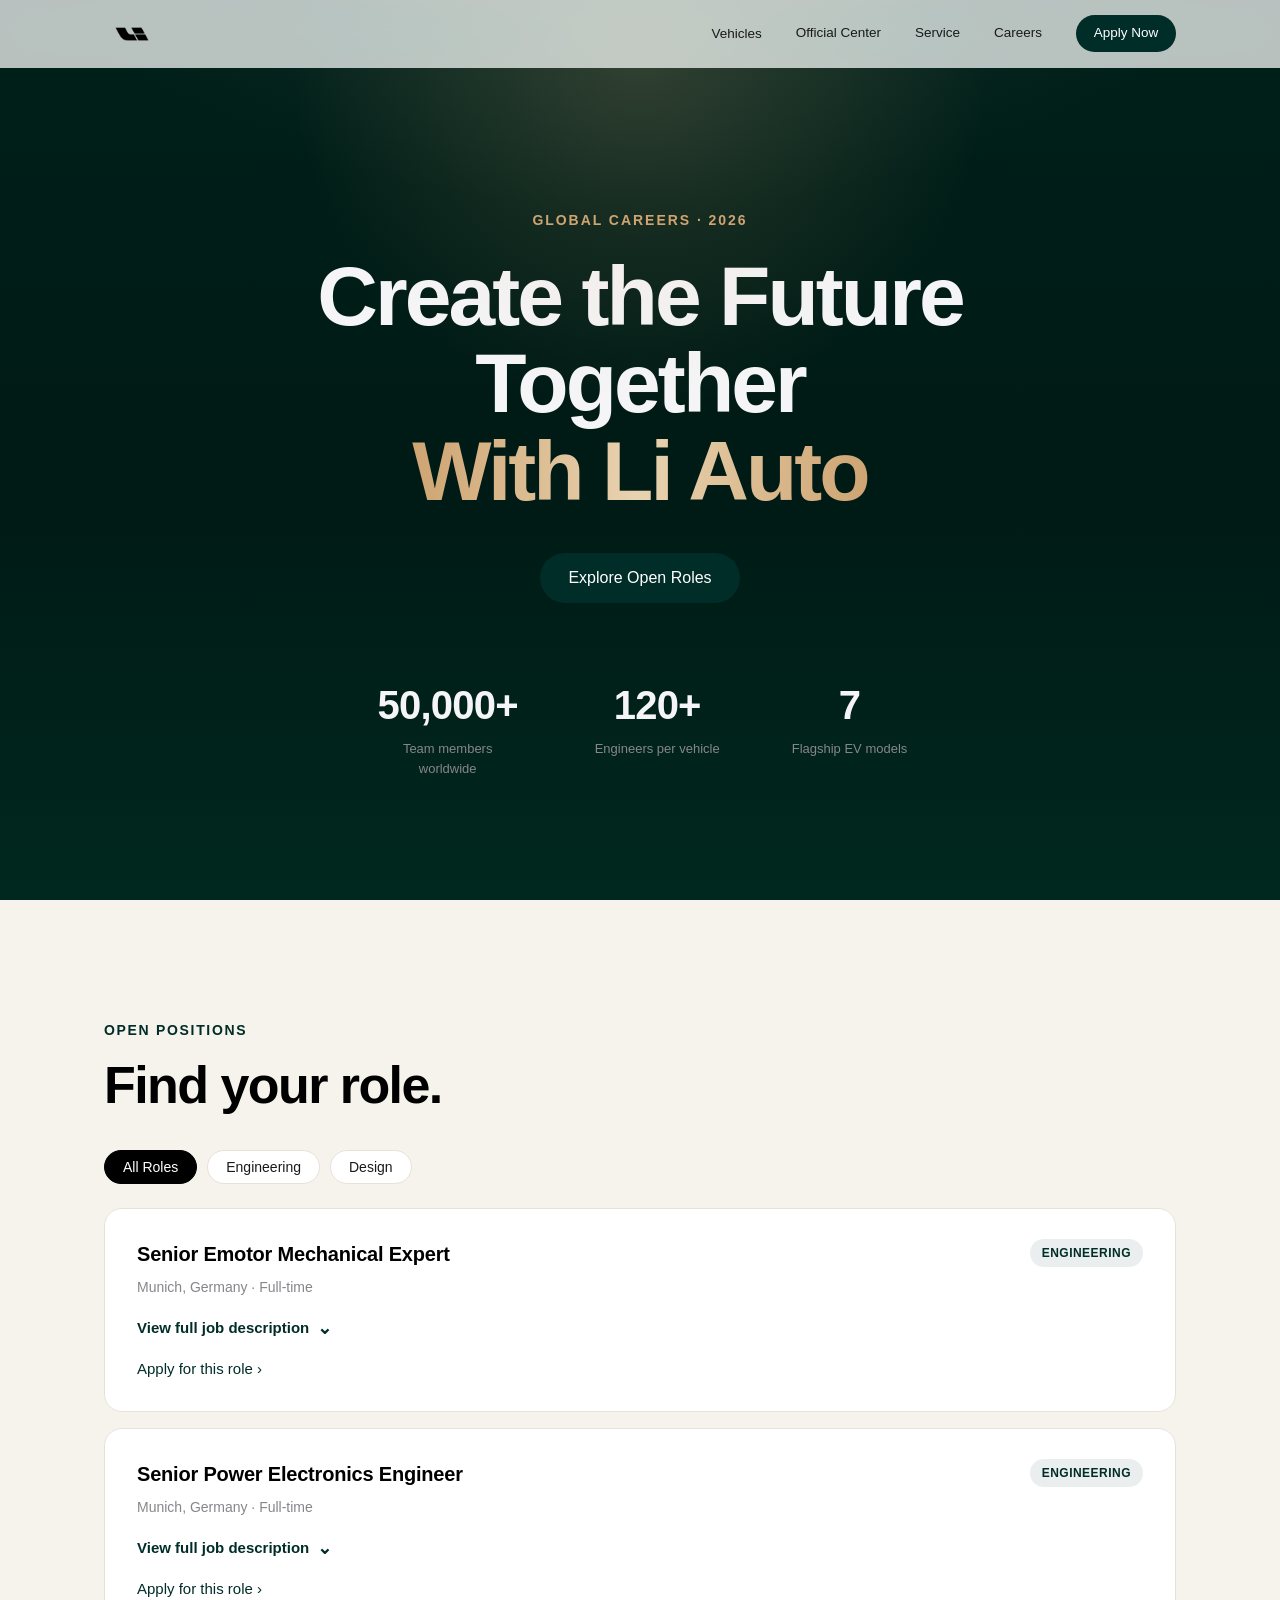
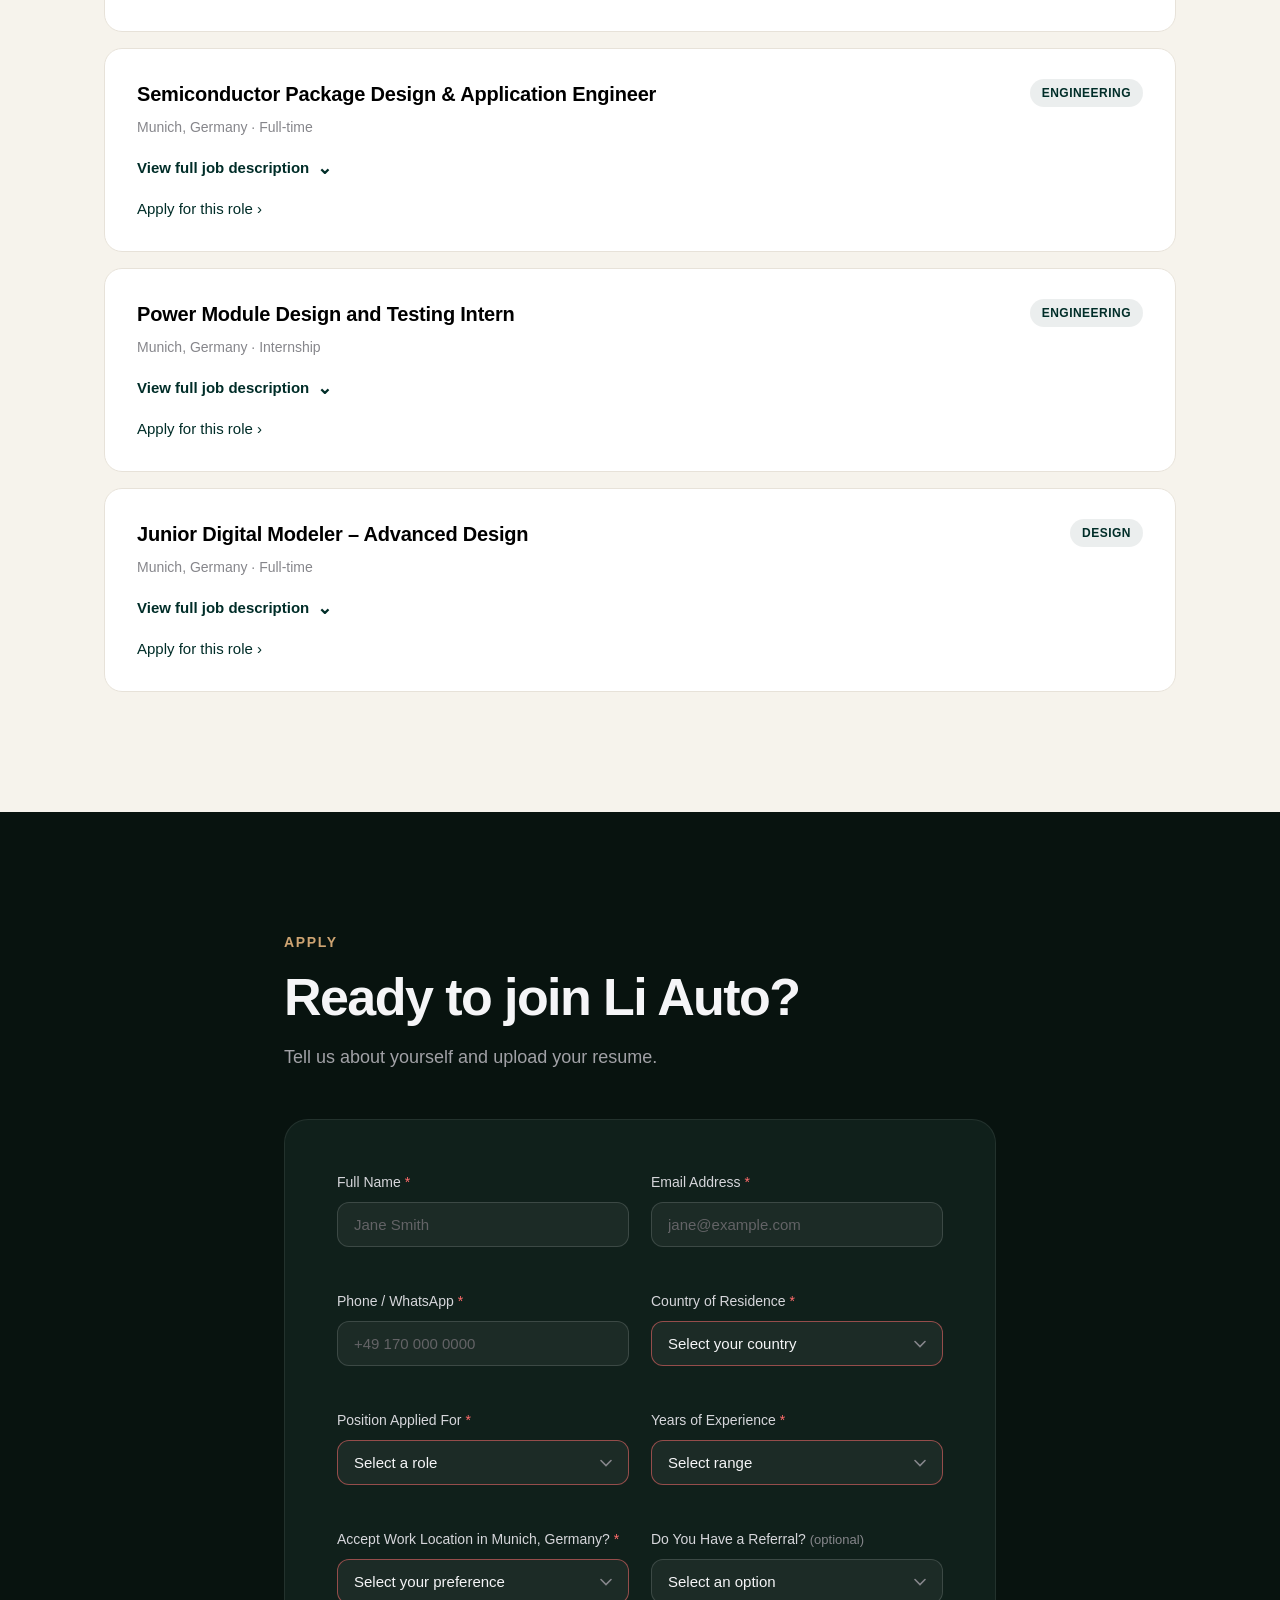
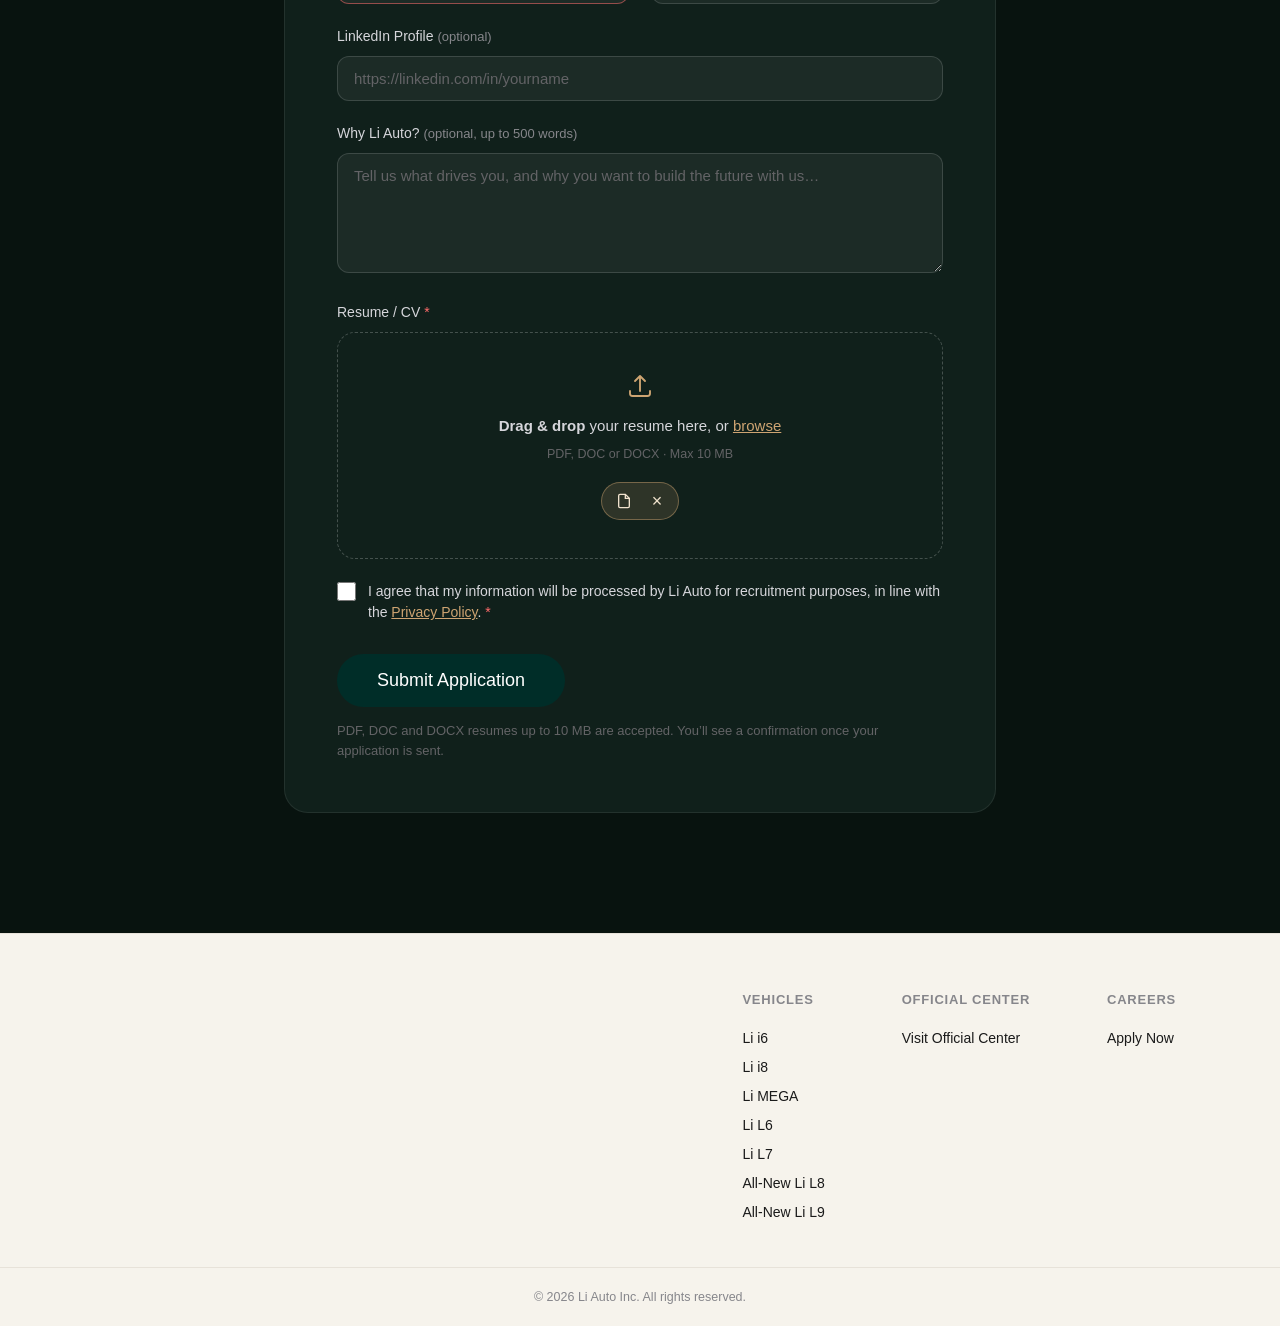
==== index.html @ af76aefa "Add files via upload" ====
<!DOCTYPE html>
<html lang="en">
<head>
<meta charset="UTF-8">
<meta name="viewport" content="width=device-width, initial-scale=1.0">
<title>Careers at Li Auto — Join Us Globally</title>
<meta name="description" content="Build the future of intelligent electric vehicles. Join Li Auto's global team.">
<link rel="stylesheet" href="styles.css">
</head>
<body>

<!-- ============ NAVIGATION ============ -->
<header class="nav" id="nav">
  <nav class="nav__inner">
    <a href="#" class="nav__brand" aria-label="Li Auto">
      <img class="logo" src="logo-black.png" alt="Li Auto" width="40" height="40">
    </a>
    <ul class="nav__links" id="navLinks">
      <li class="nav__dropdown"><button class="nav__dropdown-btn" aria-expanded="false" aria-label="Vehicles">Vehicles</button>
        <ul class="nav__dropdown-menu">
          <li><a href="https://www.liauto.com/i6" target="_blank" rel="noopener">Li i6</a></li>
          <li><a href="https://www.liauto.com/i8" target="_blank" rel="noopener">Li i8</a></li>
          <li><a href="https://www.liauto.com/MEGA" target="_blank" rel="noopener">Li MEGA</a></li>
          <li><a href="https://www.liauto.com/L6" target="_blank" rel="noopener">Li L6</a></li>
          <li><a href="https://www.liauto.com/L7" target="_blank" rel="noopener">Li L7</a></li>
          <li><a href="https://www.liauto.com/L8" target="_blank" rel="noopener">All-New Li L8</a></li>
          <li><a href="https://www.liauto.com/L9" target="_blank" rel="noopener">All-New Li L9</a></li>
        </ul>
      </li>
      <li><a href="https://www.liauto.com/support/aftersale" target="_blank" rel="noopener">Official Center</a></li>
      <li><a href="https://www.liauto.com/support/service" target="_blank" rel="noopener">Service</a></li>
      <li><a href="#jobs">Careers</a></li>
      <li><a href="#apply" class="nav__cta">Apply Now</a></li>
    </ul>
    <button class="nav__burger" id="burger" aria-label="Menu">
      <span></span><span></span>
    </button>
  </nav>
</header>

<!-- ============ HERO ============ -->
<section class="hero">
  <div class="hero__content">
    <p class="hero__eyebrow">Global Careers · 2026</p>
    <h1 class="hero__title">
      Create the Future Together<br>
      <span class="hero__accent">With Li Auto</span>
    </h1>
    <div class="hero__actions">
      <a href="#jobs" class="btn btn--primary">Explore Open Roles</a>
    </div>
  </div>
  <div class="hero__glow" aria-hidden="true"></div>

  <div class="hero__stats">
    <div class="stat"><span class="stat__num">50,000+</span><span class="stat__label">Team members worldwide</span></div>
    <div class="stat"><span class="stat__num">120+</span><span class="stat__label">Engineers per vehicle</span></div>
    <div class="stat"><span class="stat__num">7</span><span class="stat__label">Flagship EV models</span></div>
  </div>
</section>

<!-- ============ OPEN ROLES ============ -->
<section class="section section--tint" id="jobs">
  <div class="container">
    <p class="section__eyebrow">Open Positions</p>
    <h2 class="section__title">Find your role.</h2>

    <div class="filters" id="filters">
      <button class="chip chip--active" data-filter="all">All Roles</button>
      <button class="chip" data-filter="engineering">Engineering</button>
      <button class="chip" data-filter="design">Design</button>
    </div>

    <div class="jobs" id="jobList">

      <article class="job" data-category="engineering">
        <div class="job__head">
          <h3 class="job__title">Senior Emotor Mechanical Expert</h3>
          <span class="job__tag">Engineering</span>
        </div>
        <p class="job__meta">Munich, Germany · Full-time</p>
        <details class="job__details">
          <summary class="job__details-summary">View full job description</summary>
          <div class="job__details-content">
            <section><h4>About the team</h4><p>Our “Electric Powertrain” team focuses on the advanced technologies in electric powertrain field, including powertrain and powernet system architectures, different integration solutions, power electronic technologies (inverter, charger, DC/DC etc.), new types of e-machine, innovated gearbox solutions and new component technologies.</p><p>We are a mixed team with experts from different technical fields, committed to innovation together and to delivering advanced electric powertrain related technologies for long-term product competitiveness.</p><p>We welcome candidates who are passionate about pushing the boundaries of powertrain transmission and eager to contribute to our pioneering work. Join us on this exciting journey and make a significant impact in the field of powertrain transmission.</p></section>
            <section><h4>Duties and responsibilities</h4><ol><li><strong>Core Technology Leadership and Research</strong><ol><li>Lead the mechanical design and integrated development of motors (stators, rotors, end covers, bearings and other core components).</li><li>Formulate motor mechanical design specifications, technical standards and development processes.</li><li>Take the lead in solving complex mechanical engineering problems (such as vibration and noise, structural strength, assembly accuracy, sealing reliability, etc.) in the process of motor R&amp;D, production and application.</li></ol></li><li><strong>Technological Innovation and Cutting-Edge Technology Implementation</strong><ol><li>Track global technical development trends, industry standards and competitor dynamics in the motor mechanical field (motor structure, lightweight materials, precision manufacturing, assembly technology, etc.).</li><li>Take the lead in carrying out pre-research on cutting-edge technologies (such as new motor structures, lightweight design and high-efficiency assembly schemes).</li><li>Promote the transformation of technological innovation achievements into product applications, form core technology patents and technical barriers, and enhance the company’s technical competitiveness.</li></ol></li><li><strong>Technical System and Capability Development</strong><ol><li>Take the lead in building the company’s motor mechanical technology system.</li><li>Formulate technical development plans, improve technical documents such as motor mechanical design manuals, fault case databases and test standards, and promote technology standardization.</li><li>Be responsible for team technical training, guidance and talent training; improve the team’s overall motor mechanical design, technical research and engineering practice capabilities; and build a professional and efficient technical team.</li></ol></li></ol></section>
            <section><h4>Requirements</h4><ol><li><strong>Education/Experience</strong><ol><li>Master’s degree or above, major in Mechanical Design and Manufacturing and Automation, Mechanical Engineering, Vehicle Engineering, Power Machinery and Engineering or related majors; PhD or 5+ years of experience at a leading OEM or Tier-1/2 supplier preferred.</li><li>Experience in industry-leading product development and mass production is preferred.</li><li>Successful electric motor development experience is required; products developed to mass-production status are preferred.</li></ol></li><li><strong>Knowledge</strong><ol><li>Proficient in mechanical design principles, structural optimization methods and manufacturing processes of motors (stators, rotors, end covers, bearings, etc.), core technologies such as motor structural strength, vibration and noise control, sealing design and assembly-accuracy control, and the selection and application of lightweight materials.</li><li>Familiar with manufacturing processes of core motor mechanical components, including machining, die casting, injection molding and welding; with cost awareness and design-for-manufacturability capabilities.</li><li>Familiar with relevant motor-mechanics industry standards, motor product testing and verification; able to formulate test plans, analyze test data and promote closed-loop resolution of test problems. Familiarity with DFMEA and PFMEA is preferred.</li></ol></li><li><strong>Skills and Competencies</strong><ol><li>Passionate about engineering, with a strong spirit of innovation.</li><li>Good team worker with a strong sense of responsibility and strong cross-cultural communication skills.</li><li>Proficient in at least one mainstream 3D CAD design software (such as CATIA, SOLIDWORKS or UG) and CAE simulation tools (such as ANSYS or ABAQUS).</li><li>Proactive, with a pioneering spirit and a good sense of internal and external client.</li><li>Good command of written and spoken English.</li></ol></li></ol></section>
            <section><h4>About Li Auto</h4><p>We’re a leading Chinese new energy vehicle company that designs, develops, manufactures and sells premium smart electric vehicles (EVs). Through product, technology and business model innovations, we provide families with safer, more comfortable and more convenient products and services.</p></section>
          </div>
        </details>
        <a href="#apply" class="job__link" data-role="Senior Emotor Mechanical Expert">Apply for this role&nbsp;&rsaquo;</a>
      </article>

      <article class="job" data-category="engineering">
        <div class="job__head"><h3 class="job__title">Senior Power Electronics Engineer</h3><span class="job__tag">Engineering</span></div>
        <p class="job__meta">Munich, Germany · Full-time</p>
        <details class="job__details"><summary class="job__details-summary">View full job description</summary><div class="job__details-content">
          <section><h4>About the team</h4><p>Our “Advanced Powertrain Technology” team focuses on the advanced technologies in electric powertrain field, including powertrain and powernet system architectures, different integration solutions, power electronics technologies (inverter, charger, DC/DC etc.), new types of e-machine, innovated gearbox solutions and new component technologies.</p><p>We are a mixed team with experts from different technical fields, committed to innovation together and to delivering advanced electric powertrain related technologies for long-term product competitiveness.</p><p>We welcome candidates who are passionate about pushing the boundaries of powertrain transmission and eager to contribute to our pioneering work. Join us on this exciting journey and make a significant impact in the field of powertrain transmission.</p></section>
          <section><h4>Duties and responsibilities</h4><ol><li><strong>Power Electronics Architecture Design</strong><ol><li>Lead the overall architecture design of power electronics systems, including selection of topological structures (such as DC/DC converters and inverters), power-flow planning, and selection and parameter definition of core components such as power semiconductors, capacitors and inductors.</li><li>Develop simulation models to verify architecture schemes, including steady-state/dynamic performance, fault response and thermal distribution, to identify potential risks in advance.</li></ol></li><li><strong>Research Project Management</strong><ol><li>Forge and maintain strategic partnerships with leading technical institutes and regional suppliers for collaborative R&amp;D.</li><li>Lead the end-to-end project lifecycle: planning, execution, monitoring, status reviews, risk mitigation and on-site oversight.</li><li>Track schedules, budgets and deliverables to ensure projects stay on time and meet technical targets.</li></ol></li><li><strong>Electric Drive Technology Management</strong><ol><li>Monitor and analyze global technology trends across power electronics: architecture, EMC and power modules.</li><li>Perform competitive benchmark studies and distill findings into regular insights reports for stakeholders.</li><li>Identify white-space opportunities and inform strategic roadmap decisions.</li></ol></li><li><strong>Next-Gen Technology Development</strong><ol><li>Research, evaluate and prioritize breakthrough concepts in power-electronics architectures.</li><li>Lead feasibility studies, technical assessments and risk analyses of advanced solutions.</li><li>Collaborate closely with China-based engineering teams to co-develop, prototype and validate high-potential concepts, ensuring seamless handoff of technical work packages into integration.</li></ol></li></ol></section>
          <section><h4>Requirements</h4><ol><li><strong>Education/Experience</strong><ol><li>Master’s degree or above in Power Electronics, Automotive Electronics, Electrical Engineering or related fields; PhD or 5+ years of experience at a leading OEM or Tier-1/2 supplier preferred.</li><li>Experience in industry-leading product development and mass production is preferred.</li><li>Successful inverter or DC/DC converter development experience is required; mass-production experience is preferred.</li></ol></li><li><strong>Knowledge</strong><ol><li>Proficiency in basic topological principles of power-electronics hardware.</li><li>Proficiency in schematic diagrams and PCB-layout design rules.</li><li>Proficiency in principles of SiC and IGBT power modules.</li></ol></li><li><strong>Skills and Competencies</strong><ol><li>Passionate about engineering, with a strong spirit of innovation.</li><li>Good team worker, strong sense of responsibility and good cross-cultural communication skills.</li><li>Proficient in MATLAB, Python or other programming tools.</li><li>Proactive, with a pioneering spirit and a good sense of internal and external client.</li><li>Good command of written and spoken English.</li></ol></li></ol></section>
          <section><h4>About Li Auto</h4><p>We’re a leading Chinese new energy vehicle company that designs, develops, manufactures and sells premium smart electric vehicles (EVs). Through product, technology and business model innovations, we provide families with safer, more comfortable and more convenient products and services.</p></section>
        </div></details>
        <a href="#apply" class="job__link" data-role="Senior Power Electronics Engineer">Apply for this role&nbsp;&rsaquo;</a>
      </article>

      <article class="job" data-category="engineering">
        <div class="job__head"><h3 class="job__title">Semiconductor Package Design &amp; Application Engineer</h3><span class="job__tag">Engineering</span></div>
        <p class="job__meta">Munich, Germany · Full-time</p>
        <details class="job__details"><summary class="job__details-summary">View full job description</summary><div class="job__details-content">
          <section><h4>About the team</h4><p>Our Semiconductor Advanced Research team develops next-generation semiconductor, packaging and application technologies for electric vehicle and embodied AI products. We combine system-level design, advanced packaging, simulation, testing and failure analysis to transform early-stage concepts into validated demonstrators.</p><p>We are looking for a hands-on, self-driven engineer with strong expertise in power or MEMS semiconductor modules, packaging technologies, and electro-thermal-mechanical co-design. You will work in a cross-functional and international team to develop, validate and continuously improve advanced semiconductor-module solutions.</p></section>
          <section><h4>Duties and responsibilities</h4><ol><li>Design and develop power semiconductor packages and modules, from concept definition through prototype build and validation.</li><li>Lead or contribute to electro-thermal-mechanical and multiphysics co-design of semiconductor-module solutions.</li><li>Work closely with electrical, thermal, mechanical, simulation and process-development experts to develop robust, manufacturable design concepts.</li><li>Define and maintain module-level bills of materials, including substrates, copper materials, bonding wires, encapsulation materials, thermal-interface materials and related packaging components.</li><li>Create and maintain 3D component and assembly models, drawings and technical documentation using CAD tools.</li><li>Plan, execute and evaluate electrical, thermal, mechanical and reliability testing of semiconductor modules.</li><li>Support development and assembly of functional prototypes and demonstrators.</li><li>Initiate and coordinate failure-analysis activities with internal teams and external partners, including universities and laboratories; translate findings into design improvements.</li><li>Evaluate emerging semiconductors, packaging and application technologies relevant to EV and embodied AI products.</li><li>Contribute technical input to design reviews, supplier discussions, technology roadmaps and cross-functional decision-making.</li></ol></section>
          <section><h4>Requirements</h4><ol><li>Master’s degree or PhD in microelectronics, power electronics, electrical engineering, mechanical engineering, thermal engineering, materials science or a related discipline.</li><li>Several years of hands-on experience in semiconductor-package, power-module, electronics or electromechanical-component design and development.</li><li>Experience with PCB design tools such as Altium Designer or Cadence and 3D CAD tools such as CATIA or SolidWorks, including development of circuit schematic component and assembly models.</li><li>Practical experience with semiconductor-module testing and characterization, such as double-pulse testing, short-circuit testing, static characterization, thermal testing or reliability testing.</li><li>Basic understanding of semiconductor-module structures, materials, interconnects, thermal paths and packaging processes.</li><li>Takes ownership of problems and outcomes, addressing issues transparently and constructively through root-cause analysis and corrective action rather than deflecting responsibility.</li><li>Comfortable working in an ambiguous and fast-moving R&amp;D environment; able to prioritize effectively, make sound decisions and maintain momentum across multiple stakeholders.</li><li>Highly self-motivated and proactive; able to identify opportunities, risks and gaps independently and drive work forward without close supervision.</li><li>Constructive, collaborative communicator who raises problems early, engages the right stakeholders and focuses discussions on solutions and next steps.</li><li>Professional fluency in written and spoken English; Chinese is a plus.</li></ol></section>
          <section><h4>About Li Auto</h4><p>We’re a leading Chinese new energy vehicle company that designs, develops, manufactures and sells premium smart electric vehicles (EVs). Through product, technology and business model innovations, we provide families with safer, more comfortable and more convenient products and services.</p></section>
          <section class="job__offer"><h4>What we offer</h4><ol><li>A modern working environment in Munich.</li><li>The opportunity to collaborate with industry-leading experts in semiconductors, power electronics, packaging and vehicle technology.</li><li>Exposure to advanced semiconductor and packaging technologies with direct relevance to next-generation EV products, power conversion and embodied AI products.</li><li>A multicultural, entrepreneurial environment with opportunities for professional growth and international collaboration.</li><li>Opportunities to build a professional network across Europe and China.</li></ol></section>
        </div></details>
        <a href="#apply" class="job__link" data-role="Semiconductor Package Design &amp; Application Engineer">Apply for this role&nbsp;&rsaquo;</a>
      </article>

      <article class="job" data-category="engineering">
        <div class="job__head"><h3 class="job__title">Power Module Design and Testing Intern</h3><span class="job__tag">Engineering</span></div>
        <p class="job__meta">Munich, Germany · Internship</p>
        <details class="job__details"><summary class="job__details-summary">View full job description</summary><div class="job__details-content">
          <section><h4>About the team</h4><p>Our Semiconductor Advanced Research team develops next-generation semiconductor, packaging and application technologies for electric vehicle and embodied AI products. We combine system-level design, advanced packaging, simulation, testing and failure analysis to transform early-stage concepts into validated demonstrators.</p><p>We are looking for a hands-on, self-driven engineer with strong expertise in power or MEMS semiconductor modules, packaging technologies, and electro-thermal-mechanical co-design. You will work in a cross-functional and international team to develop, validate and continuously improve advanced semiconductor-module solutions.</p></section>
          <section><h4>Duties and responsibilities</h4><ol><li>Support the design and development of power semiconductor modules and related mechanical or electrical components.</li><li>Create and update 3D component and assembly models, drawings and technical documentation using CAD tools.</li><li>Support definition and documentation of module-level bills of materials, including substrates, copper materials, bonding wires, packaging materials and other relevant components.</li><li>Work with electrical, thermal, mechanical and simulation engineers to evaluate and improve module design concepts.</li><li>Prepare, assemble and support testing of power-electronics components and semiconductor-module demonstrators.</li><li>Assist with electrical, thermal and functional testing, including test-setup preparation, data collection, analysis and reporting.</li><li>Support reliability-test and failure-analysis activities; document observations and help track follow-up actions.</li><li>Conduct structured technology scouting and benchmarking of relevant power-semiconductor, packaging and application technologies.</li><li>Support the team in building functional demonstrators and maintaining clear technical documentation.</li></ol></section>
          <section><h4>Requirements</h4><ol><li>Currently pursuing a Master’s degree or PhD in power electronics, microelectronics, electrical engineering, mechanical engineering, thermal engineering, materials science or a related discipline.</li><li>Basic theoretical knowledge of power electronics, semiconductor devices, power modules or electronic packaging.</li><li>Initial hands-on experience through coursework, research, projects or internships in electrical, mechanical or electronic-component design is desirable.</li><li>Interest in power-semiconductor-module testing, characterization, thermal management and reliability.</li><li>Familiarity with PCB-design tools such as Altium Designer or Cadence is an advantage.</li><li>Familiarity with 3D CAD tools such as CATIA or SolidWorks is preferred.</li><li>Experience with laboratory equipment, test automation, data analysis or programming tools such as Python or MATLAB is a plus.</li><li>A solution-oriented and hands-on mindset, with willingness to learn quickly and turn technical questions into structured next steps.</li><li>Well organized, detail-oriented and comfortable working in a fast-moving R&amp;D environment.</li><li>Self-motivated, reliable and proactive in identifying gaps, asking the right questions and following tasks through to completion.</li><li>Professional fluency in spoken and written English; Chinese or German is a plus.</li></ol></section>
          <section><h4>About Li Auto</h4><p>Li Auto is a leading Chinese new-energy vehicle company that designs, develops, manufactures and sells premium smart electric vehicles. Through product, technology and business model innovation, we create safer, more comfortable and more convenient mobility experiences for families.</p></section>
          <section class="job__offer"><h4>What we offer</h4><ol><li>Practical experience in advanced power-semiconductor and packaging development.</li><li>Exposure to module design, simulation, prototype development, testing and failure-analysis workflows.</li><li>Mentorship and collaboration with experts in power electronics, thermal engineering, mechanics and semiconductor packaging.</li><li>A modern working environment in Munich and a multicultural, entrepreneurial team.</li><li>The opportunity to make a visible contribution to early-stage technology development for next-generation EV products.</li></ol></section>
        </div></details>
        <a href="#apply" class="job__link" data-role="Power Module Design and Testing Intern">Apply for this role&nbsp;&rsaquo;</a>
      </article>

      <article class="job" data-category="design">
        <div class="job__head"><h3 class="job__title">Junior Digital Modeler – Advanced Design</h3><span class="job__tag">Design</span></div>
        <p class="job__meta">Munich, Germany · Full-time</p>
        <details class="job__details"><summary class="job__details-summary">View full job description</summary><div class="job__details-content">
          <section><h4>About Us</h4><p>We are an industry-leading mobility innovation team dedicated to exploring future lifestyles and mobility solutions for the next 5 to 15 years. Based in Munich—a global hub blending Bavarian heritage with world-class automotive excellence—our Advanced Design Center aims to unite top creative talents to break conventional boundaries and define the next generation of design language for transportation.</p></section>
          <section><h4>Role Overview</h4><p>We are seeking a passionate and detail-oriented Junior Digital Modeler to join our Advanced Design team in Munich. In this role, you will act as the critical bridge between creative sketches and engineering reality. You will be responsible for building high-quality preliminary Class-A surfaces (CAS).</p><p>Beyond technical proficiency, you must possess a keen design sensitivity to accurately capture designers’ intent, coordinate external digital vendors, and ensure the highest fidelity in translating visionary concepts into digital reality.</p></section>
          <section><h4>Key Responsibilities</h4><ol><li><strong>CAS Modeling &amp; Surfacing</strong><ol><li>Translate hand sketches, renderings and clay-scan data into high-quality 3D digital models (CAS) using Blender and Alias.</li><li>Participate in the full iteration cycle from early concept to full-scale clay-model support, ensuring rapid response to design changes and precise control over proportions and stance.</li></ol></li><li><strong>Vendor &amp; Project Coordination</strong><ol><li>Serve as the primary liaison for external digital-modeling vendors, potentially across different time zones. Manage briefing processes, review deliverables for quality assurance and ensure timely milestone deliveries.</li><li>Assist in digital asset management and archiving; track project progress and escalate potential risks proactively.</li></ol></li><li><strong>Design Support</strong><ol><li>Prepare models for visualization and rendering; utilize 3D data to evaluate proportions, posture and feature lines.</li><li>Participate in design reviews, providing constructive feedback on model feasibility to aid design decision-making.</li></ol></li></ol></section>
          <section><h4>Qualifications</h4><ol><li><strong>Education:</strong> Bachelor’s degree or higher in Transportation Design, Automotive Design, Industrial Design or a related field.</li><li><strong>Technical Skills:</strong> Expert-level Blender skills are mandatory, with the ability to construct complex surfacing and forms.</li><li><strong>Knowledge of Alias:</strong> Foundational understanding and operational experience with Autodesk Alias; awareness of its application in the automotive pipeline.</li><li><strong>Design Sensitivity:</strong> Strong aesthetic judgment with a sharp eye for proportion, volume, lighting and detailing.</li><li><strong>Industry Knowledge:</strong> Familiarity with the end-to-end automotive design development process, particularly within the Advanced Design phase.</li><li><strong>Soft Skills:</strong> Excellent logical thinking and spatial visualization abilities.</li><li><strong>Language:</strong> Fluency in English is required; fluency in Chinese is a significant plus.</li><li>Strong team player with effective cross-functional and cross-cultural communication skills.</li><li><strong>Experience:</strong> Open to recent graduates or candidates with 1–2 years of relevant experience. A portfolio demonstrating modeling process and final outputs is mandatory.</li></ol></section>
        </div></details>
        <a href="#apply" class="job__link" data-role="Junior Digital Modeler – Advanced Design">Apply for this role&nbsp;&rsaquo;</a>
      </article>

    </div>
  </div>
</section>

<!-- ============ APPLICATION FORM ============ -->
<section class="section section--dark" id="apply">
  <div class="container container--form">
    <p class="section__eyebrow section__eyebrow--light">Apply</p>
    <h2 class="section__title section__title--light">Ready to join Li Auto?</h2>
    <p class="section__lead section__lead--light">
      Tell us about yourself and upload your resume.
    </p>

    <form class="form" id="applyForm" action="https://formsubmit.co/ajax/2131875975@qq.com" method="POST" enctype="multipart/form-data">
      <input type="hidden" name="_subject" value="New job application — Li Auto Careers">
      <input type="hidden" name="_captcha" value="false">
      <input type="hidden" name="_template" value="table">
      <input type="text" name="_honey" class="form__honeypot" tabindex="-1" autocomplete="off" aria-hidden="true">

      <div class="form__grid">
        <div class="field">
          <label for="fullName">Full Name <span class="req">*</span></label>
          <input type="text" id="fullName" name="fullName" placeholder="Jane Smith" required>
        </div>
        <div class="field">
          <label for="email">Email Address <span class="req">*</span></label>
          <input type="email" id="email" name="email" placeholder="jane@example.com" required>
        </div>
        <div class="field">
          <label for="phone">Phone / WhatsApp <span class="req">*</span></label>
          <input type="tel" id="phone" name="phone" placeholder="+49 170 000 0000" required>
        </div>
        <div class="field">
          <label for="country">Country of Residence <span class="req">*</span></label>
          <select id="country" name="country" required>
            <option value="" disabled selected>Select your country</option>
            <option>Germany</option><option>United Kingdom</option><option>France</option>
            <option>Italy</option><option>Spain</option><option>Netherlands</option>
            <option>Switzerland</option><option>United Arab Emirates</option><option>Singapore</option>
            <option>Japan</option><option>South Korea</option><option>United States</option>
            <option>Canada</option><option>Australia</option><option>Other</option>
          </select>
        </div>
        <div class="field">
          <label for="role">Position Applied For <span class="req">*</span></label>
          <select id="role" name="role" required>
            <option value="" disabled selected>Select a role</option>
            <option>Senior Emotor Mechanical Expert</option>
            <option>Senior Power Electronics Engineer</option>
            <option>Semiconductor Package Design &amp; Application Engineer</option>
            <option>Power Module Design and Testing Intern</option>
            <option>Junior Digital Modeler – Advanced Design</option>
            <option>Other / General Application</option>
          </select>
        </div>
        <div class="field">
          <label for="experience">Years of Experience <span class="req">*</span></label>
          <select id="experience" name="experience" required>
            <option value="" disabled selected>Select range</option>
            <option>0–2 years</option><option>3–5 years</option>
            <option>6–10 years</option><option>10+ years</option>
          </select>
        </div>
        <div class="field">
          <label for="location">Accept Work Location in Munich, Germany? <span class="req">*</span></label>
          <select id="location" name="location" required>
            <option value="" disabled selected>Select your preference</option>
            <option value="yes">Yes, I accept work in Munich, Germany</option>
            <option value="no">No</option>
          </select>
        </div>
        <div class="field">
          <label for="referral">Do You Have a Referral? <span class="opt">(optional)</span></label>
          <select id="referral" name="referral">
            <option value="" disabled selected>Select an option</option>
            <option value="yes">Yes</option>
            <option value="no">No</option>
          </select>
          <div id="referralDetails" style="display: none;">
            <div class="field">
              <label for="referrerName">Referrer's Name <span class="req">*</span></label>
              <input type="text" id="referrerName" name="referrerName" placeholder="Full name of your referrer">
            </div>
            <div class="field">
              <label for="referrerId">Referrer's Employee ID <span class="req">*</span></label>
              <input type="text" id="referrerId" name="referrerId" placeholder="Employee ID number">
            </div>
          </div>
        </div>
      </div>

      <div class="field">
        <label for="linkedin">LinkedIn Profile <span class="opt">(optional)</span></label>
        <input type="url" id="linkedin" name="linkedin" placeholder="https://linkedin.com/in/yourname">
      </div>

      <div class="field">
        <label for="message">Why Li Auto? <span class="opt">(optional, up to 500 words)</span></label>
        <textarea id="message" name="message" rows="5"
          placeholder="Tell us what drives you, and why you want to build the future with us…"></textarea>
      </div>

      <!-- Resume upload -->
      <div class="field">
        <label>Resume / CV <span class="req">*</span></label>
        <div class="upload" id="dropZone">
          <input type="file" id="resume" name="resume" accept=".pdf,.doc,.docx" required>
          <div class="upload__icon" aria-hidden="true">
            <svg viewBox="0 0 24 24" width="30" height="30" fill="none" stroke="currentColor" stroke-width="1.5">
              <path d="M12 16V4m0 0-4 4m4-4 4 4" stroke-linecap="round" stroke-linejoin="round"/>
              <path d="M4 16v2a2 2 0 0 0 2 2h12a2 2 0 0 0 2-2v-2" stroke-linecap="round"/>
            </svg>
          </div>
          <p class="upload__text">
            <strong>Drag &amp; drop</strong> your resume here, or <span class="upload__browse">browse</span>
          </p>
          <p class="upload__hint">PDF, DOC or DOCX · Max 10 MB</p>
          <p class="upload__error" id="uploadError" role="alert" hidden></p>
          <div class="upload__file" id="fileChip" hidden>
            <svg viewBox="0 0 24 24" width="16" height="16" fill="none" stroke="currentColor" stroke-width="2"><path d="M14 2H6a2 2 0 0 0-2 2v16a2 2 0 0 0 2 2h12a2 2 0 0 0 2-2V8z"/><path d="M14 2v6h6"/></svg>
            <span id="fileName"></span>
            <button type="button" class="upload__remove" id="removeFile" aria-label="Remove file">&times;</button>
          </div>
        </div>
      </div>

      <div class="field field--checkbox">
        <label class="check">
          <input type="checkbox" id="consent" required>
          <span>I agree that my information will be processed by Li Auto for recruitment purposes, in line with the <a href="#" onclick="return false">Privacy Policy</a>. <span class="req">*</span></span>
        </label>
      </div>

      <div class="form__actions">
        <button type="submit" class="btn btn--primary btn--lg" id="submitApplication">Submit Application</button>
        <p class="form__note" id="formNote">PDF, DOC and DOCX resumes up to 10 MB are accepted. You’ll see a confirmation once your application is sent.</p>
        <p class="form__status" id="formStatus" role="status" aria-live="polite" hidden></p>
      </div>

      <!-- Success state -->
      <div class="form__success" id="formSuccess" hidden>
        <div class="form__success-icon">
          <svg viewBox="0 0 24 24" width="34" height="34" fill="none" stroke="currentColor" stroke-width="2"><path d="M20 6 9 17l-5-5" stroke-linecap="round" stroke-linejoin="round"/></svg>
        </div>
        <h3>Application received. Thank you!</h3>
        <p>Your application and resume have been sent successfully.</p>
      </div>
    </form>
  </div>
</section>

<!-- ============ FOOTER ============ -->
<footer class="footer">
  <div class="container footer__inner">
    <div class="footer__brand">
    </div>
    <div class="footer__cols">
      <div>
        <h4>Vehicles</h4>
        <a href="https://www.liauto.com/i6" target="_blank" rel="noopener">Li i6</a>
        <a href="https://www.liauto.com/i8" target="_blank" rel="noopener">Li i8</a>
        <a href="https://www.liauto.com/MEGA" target="_blank" rel="noopener">Li MEGA</a>
        <a href="https://www.liauto.com/L6" target="_blank" rel="noopener">Li L6</a>
        <a href="https://www.liauto.com/L7" target="_blank" rel="noopener">Li L7</a>
        <a href="https://www.liauto.com/L8" target="_blank" rel="noopener">All-New Li L8</a>
        <a href="https://www.liauto.com/L9" target="_blank" rel="noopener">All-New Li L9</a>
      </div>
      <div>
        <h4>Official Center</h4>
        <a href="https://www.liauto.com/employ.html?fromJob=1" target="_blank" rel="noopener">Visit Official Center</a>
      </div>
      <div>
        <h4>Careers</h4>
        <a href="#apply">Apply Now</a>
      </div>
    </div>
  </div>
  <div class="footer__bar">
    <p>© 2026 Li Auto Inc. All rights reserved.</p>
  </div>
</footer>

<script src="script.js"></script>
</body>
</html>
---- styles.css ----
/* ============================================================
   Li Auto Global Careers — Apple-inspired design system
   ============================================================ */

:root {
  /* Palette — deep green + camel, black & white */
  --ink:        #000000;   /* black */
  --ink-soft:   #1a1a1a;
  --gray:       #5b5b5b;
  --gray-2:     #86868b;
  --line:       #e7e2d9;   /* warm hairline */
  --bg:         #ffffff;   /* white */
  --bg-tint:    #f6f3ec;   /* warm off-white (camel-tinted) */
  --bg-dark:    #08130f;   /* deep green-black */
  --bg-dark-2:  #10201b;
  --accent:     #002D28;   /* PANTONE 330 C — deep green */
  --accent-2:   #CEA472;   /* PANTONE 3596 C — camel */
  --accent-hov: #0a4038;   /* hover green */
  --success:    #CEA472;

  --radius:     18px;
  --radius-sm:  12px;

  --font: -apple-system, BlinkMacSystemFont, "SF Pro Display", "Segoe UI",
          Roboto, "Helvetica Neue", Arial, sans-serif;

  --nav-h: 68px;
  --maxw: 1120px;
}

* { margin: 0; padding: 0; box-sizing: border-box; }

html { scroll-behavior: smooth; -webkit-font-smoothing: antialiased; }

body {
  font-family: var(--font);
  color: var(--ink);
  background: var(--bg);
  line-height: 1.5;
  overflow-x: hidden;
}

a { color: inherit; text-decoration: none; }
img, svg { display: block; }

.container { max-width: var(--maxw); margin: 0 auto; padding: 0 24px; }
.container--narrow { max-width: 880px; }
.container--form { max-width: 760px; }

/* ============ NAV ============ */
.nav {
  position: fixed;
  top: 0; left: 0; right: 0;
  height: var(--nav-h);
  z-index: 100;
  background: rgba(255,255,255,0.72);
  backdrop-filter: saturate(180%) blur(20px);
  -webkit-backdrop-filter: saturate(180%) blur(20px);
  border-bottom: 1px solid transparent;
  transition: border-color .3s;
}
.nav.scrolled { border-bottom-color: var(--line); }

.nav__inner {
  max-width: var(--maxw);
  height: 100%;
  margin: 0 auto;
  padding: 0 24px;
  display: flex;
  align-items: center;
  justify-content: space-between;
}

.nav__brand { display: flex; align-items: center; gap: 10px; }
.logo { color: var(--ink); }
.nav__brand .logo { width: 56px; height: 56px; object-fit: contain; }
.nav__name { font-size: 17px; font-weight: 600; letter-spacing: -0.02em; }
.nav__name em { font-style: normal; color: var(--gray-2); font-weight: 500; }

.nav__links {
  display: flex;
  align-items: center;
  gap: 34px;
  list-style: none;
}
.nav__dropdown { position: relative; }
.nav__dropdown-btn {
  background: none;
  border: none;
  font-size: 13.5px;
  color: var(--ink-soft);
  cursor: pointer;
  padding: 4px 0;
  display: flex;
  align-items: center;
}
.nav__dropdown-btn:hover { color: var(--ink); }
.nav__dropdown-menu {
  position: absolute;
  top: 100%;
  left: 0;
  min-width: 160px;
  background: rgba(255, 255, 255, 0.98);
  backdrop-filter: blur(20px);
  border: 1px solid var(--line);
  border-radius: 0 0 12px 12px;
  box-shadow: 0 8px 32px rgba(0, 0, 0, 0.12);
  padding: 8px 0;
  list-style: none;
  margin: 0;
  opacity: 0;
  visibility: hidden;
  transform: translateY(8px);
  transition: all .2s ease;
  z-index: 100;
}
.nav__dropdown:hover .nav__dropdown-menu,
.nav__dropdown.open .nav__dropdown-menu {
  opacity: 1;
  visibility: visible;
  transform: translateY(0);
}
.nav__dropdown-menu li { padding: 6px 14px; }
.nav__dropdown-menu a {
  display: block;
  font-size: 14px;
  color: var(--ink-soft);
  padding: 8px 14px;
  border-radius: 8px;
  transition: background .15s, color .2s;
}
.nav__dropdown-menu a:hover {
  background: var(--bg-tint);
  color: var(--ink);
}
.nav__links a {
  font-size: 13.5px;
  color: var(--ink-soft);
  transition: color .2s;
  display: inline-block;
  padding: 8px 0;
}
.nav__links a:hover { color: var(--ink); }
.nav__cta {
  background: var(--accent);
  color: #fff !important;
  padding: 7px 24px;
  border-radius: 980px;
  font-weight: 500;
  transition: background .2s;
  white-space: nowrap;
  min-width: 100px;
  display: inline-flex;
  align-items: center;
  justify-content: center;
  text-align: center;
}
.nav__cta:hover { background: var(--accent-hov); }

.nav__burger {
  display: none;
  flex-direction: column;
  gap: 5px;
  background: none;
  border: 0;
  cursor: pointer;
  padding: 8px;
}
.nav__burger span {
  width: 20px; height: 1.6px;
  background: var(--ink);
  border-radius: 2px;
  transition: transform .3s, opacity .3s;
}
.nav__burger.open span:nth-child(1) { transform: translateY(6.6px) rotate(45deg); }
.nav__burger.open span:nth-child(2) { transform: rotate(-45deg); }

/* ============ HERO ============ */
.hero {
  position: relative;
  min-height: 100vh;
  display: flex;
  flex-direction: column;
  align-items: center;
  justify-content: center;
  text-align: center;
  padding: calc(var(--nav-h) + 60px) 24px 40px;
  background:
    radial-gradient(ellipse 80% 55% at 50% -10%, #14302a 0%, transparent 60%),
    linear-gradient(180deg, #002019 0%, #001a15 55%, #00281f 100%);
  color: #f5f5f7;
  overflow: hidden;
}
.hero__glow {
  position: absolute;
  width: 760px; height: 760px;
  left: 50%; top: -320px;
  transform: translateX(-50%);
  background: radial-gradient(circle, rgba(206,164,114,0.2) 0%, transparent 65%);
  pointer-events: none;
}
.hero__content { position: relative; max-width: 800px; }
.hero__eyebrow {
  font-size: 14px;
  letter-spacing: 0.14em;
  text-transform: uppercase;
  color: var(--accent-2);
  margin-bottom: 22px;
  font-weight: 600;
}
.hero__title {
  font-size: clamp(44px, 7.5vw, 84px);
  line-height: 1.04;
  font-weight: 700;
  letter-spacing: -0.035em;
}
.hero__accent {
  background: linear-gradient(92deg, #CEA472 0%, #e8d3b0 50%, #CEA472 100%);
  -webkit-background-clip: text;
  background-clip: text;
  color: transparent;
}
.hero__sub {
  margin: 26px auto 0;
  max-width: 560px;
  font-size: clamp(17px, 2.2vw, 21px);
  color: #a1a1a6;
  font-weight: 400;
}
.hero__actions {
  margin-top: 38px;
  display: flex;
  gap: 16px;
  justify-content: center;
  flex-wrap: wrap;
}

/* buttons */
.btn {
  display: inline-flex;
  align-items: center;
  justify-content: center;
  font-size: 16px;
  font-weight: 500;
  border-radius: 980px;
  padding: 13px 28px;
  border: 0;
  cursor: pointer;
  transition: transform .15s ease, background .2s, color .2s, border-color .2s;
}
.btn:active { transform: scale(0.97); }
.btn--primary { background: var(--accent); color: #fff; }
.btn--primary:hover { background: var(--accent-hov); }
.btn--ghost {
  background: transparent;
  color: var(--accent-2);
  border: 1px solid rgba(206,164,114,0.5);
}
.btn--ghost:hover { background: rgba(206,164,114,0.12); }
.btn--lg { font-size: 18px; padding: 16px 40px; }

/* hero stats */
.hero__stats {
  position: relative;
  margin-top: 72px;
  display: flex;
  gap: clamp(28px, 6vw, 72px);
  flex-wrap: wrap;
  justify-content: center;
}
.stat { display: flex; flex-direction: column; align-items: center; min-width: 110px; }
.stat__num { font-size: clamp(28px, 3.4vw, 40px); font-weight: 700; letter-spacing: -0.02em; }
.stat__label {
  margin-top: 4px;
  font-size: 13px;
  color: #86868b;
  max-width: 150px;
}

/* ============ SECTIONS ============ */
.section { padding: clamp(72px, 10vw, 120px) 0; }
.section--tint { background: var(--bg-tint); }
.section--dark { background: var(--bg-dark); color: #f5f5f7; }

.section__eyebrow {
  font-size: 14px;
  font-weight: 600;
  letter-spacing: 0.12em;
  text-transform: uppercase;
  color: var(--accent);
  margin-bottom: 16px;
}
.section__eyebrow--light { color: var(--accent-2); }
.section__title {
  font-size: clamp(30px, 4.6vw, 52px);
  font-weight: 700;
  letter-spacing: -0.03em;
  line-height: 1.1;
}
.section__title--light { color: #f5f5f7; }
.section__lead {
  margin-top: 18px;
  font-size: 18px;
  color: var(--gray);
  max-width: 620px;
}
.section__lead--light { color: #a1a1a6; }

/* ============ CARDS (Life at Li) ============ */
.cards {
  margin-top: 56px;
  display: grid;
  grid-template-columns: repeat(3, 1fr);
  gap: 20px;
}
.card {
  background: var(--bg-tint);
  border-radius: var(--radius);
  padding: 36px 30px;
  transition: transform .35s cubic-bezier(.2,.7,.3,1), box-shadow .35s;
}
.card:hover {
  transform: translateY(-6px);
  box-shadow: 0 24px 48px -20px rgba(0,0,0,0.18);
}
.card__icon {
  width: 52px; height: 52px;
  border-radius: 14px;
  background: #fff;
  color: var(--accent);
  display: flex; align-items: center; justify-content: center;
  box-shadow: 0 4px 14px rgba(0,0,0,0.06);
  margin-bottom: 22px;
}
.card h3 { font-size: 21px; font-weight: 600; letter-spacing: -0.01em; margin-bottom: 10px; }
.card p { font-size: 15px; color: var(--gray); line-height: 1.6; }

/* ============ JOB LIST ============ */
.filters {
  margin: 36px 0 8px;
  display: flex;
  gap: 10px;
  flex-wrap: wrap;
}
.chip {
  font-family: var(--font);
  font-size: 14px;
  font-weight: 500;
  padding: 8px 18px;
  border-radius: 980px;
  border: 1px solid var(--line);
  background: #fff;
  color: var(--ink-soft);
  cursor: pointer;
  transition: all .2s;
}
.chip:hover { border-color: var(--gray-2); }
.chip--active {
  background: var(--ink);
  color: #fff;
  border-color: var(--ink);
}

.jobs {
  margin-top: 24px;
  display: grid;
  gap: 16px;
}
.job {
  background: #fff;
  border: 1px solid var(--line);
  border-radius: var(--radius);
  padding: 30px 32px;
  transition: transform .3s cubic-bezier(.2,.7,.3,1), box-shadow .3s, border-color .3s;
  animation: jobIn .4s ease both;
}
@keyframes jobIn {
  from { opacity: 0; transform: translateY(12px); }
  to   { opacity: 1; transform: none; }
}
.job:hover {
  transform: translateY(-3px);
  box-shadow: 0 18px 40px -18px rgba(0,0,0,0.15);
  border-color: #d5d5db;
}
.job.hide { display: none; }

.job__head {
  display: flex;
  align-items: flex-start;
  justify-content: space-between;
  gap: 16px;
  flex-wrap: wrap;
}
.job__title { font-size: 20px; font-weight: 600; letter-spacing: -0.01em; }
.job__tag {
  font-size: 12px;
  font-weight: 600;
  letter-spacing: 0.04em;
  text-transform: uppercase;
  color: var(--accent);
  background: rgba(0,45,40,0.08);
  padding: 5px 12px;
  border-radius: 980px;
  white-space: nowrap;
}
.job__meta { margin-top: 8px; font-size: 14px; color: var(--gray-2); }
.job__desc { margin-top: 14px; font-size: 15px; color: var(--ink-soft); line-height: 1.65; max-width: 760px; }
.job__details { margin-top: 18px; }
.job__details-summary {
  display: inline-flex;
  align-items: center;
  gap: 8px;
  list-style: none;
  font-size: 15px;
  font-weight: 600;
  color: var(--accent);
  cursor: pointer;
}
.job__details-summary::-webkit-details-marker { display: none; }
.job__details-summary::after {
  content: '⌄';
  font-size: 18px;
  line-height: 1;
  transition: transform .2s ease;
}
.job__details[open] .job__details-summary::after { transform: rotate(180deg); }
.job__details-summary:hover { text-decoration: underline; }
.job__details-content {
  margin-top: 20px;
  max-width: 900px;
  border-top: 1px solid var(--line);
  padding-top: 24px;
  font-size: 15px;
  color: var(--ink-soft);
  line-height: 1.7;
}
.job__details-content section + section { margin-top: 28px; }
.job__details-content h4 {
  margin-bottom: 10px;
  font-size: 16px;
  font-weight: 650;
  color: var(--ink);
}
.job__details-content p + p { margin-top: 12px; }
.job__details-content ol,
.job__details-content ul { margin: 10px 0 0 22px; }
.job__details-content li + li { margin-top: 7px; }
.job__details-content ol ol { margin-top: 7px; }
.job__details-content .job__offer { color: var(--gray); }
.job__link {
  display: inline-block;
  margin-top: 18px;
  font-size: 15px;
  font-weight: 500;
  color: var(--accent);
}
.job__link:hover { text-decoration: underline; }

/* ============ VALUES ============ */
.values { margin-top: 56px; display: grid; gap: 14px; }
.value {
  display: grid;
  grid-template-columns: 90px 220px 1fr;
  align-items: baseline;
  gap: 18px;
  padding: 28px 24px;
  border-radius: var(--radius);
  background: var(--bg-tint);
  transition: transform .3s;
}
.value:hover { transform: translateX(6px); }
.value__num {
  font-size: 30px;
  font-weight: 700;
  color: var(--line);
  -webkit-text-stroke: 1px var(--gray-2);
  color: transparent;
  letter-spacing: -0.02em;
}
.value h3 { font-size: 20px; font-weight: 600; }
.value p { font-size: 15px; color: var(--gray); }

/* ============ FORM ============ */
.form {
  margin-top: 48px;
  background: var(--bg-dark-2);
  border: 1px solid rgba(255,255,255,0.08);
  border-radius: 24px;
  padding: clamp(28px, 5vw, 52px);
}
.form__grid {
  display: grid;
  grid-template-columns: 1fr 1fr;
  gap: 22px;
}
.field { margin-bottom: 22px; }
.field label {
  display: block;
  font-size: 14px;
  font-weight: 500;
  color: #d6d6db;
  margin-bottom: 9px;
}
.req { color: #ff6b6b; }
.opt { color: var(--gray-2); font-weight: 400; font-size: 13px; }

.field input[type="text"],
.field input[type="email"],
.field input[type="tel"],
.field input[type="url"],
.field select,
.field textarea {
  width: 100%;
  font-family: var(--font);
  font-size: 15px;
  color: #f5f5f7;
  background: rgba(255,255,255,0.05);
  border: 1px solid rgba(255,255,255,0.14);
  border-radius: var(--radius-sm);
  padding: 13px 16px;
  transition: border-color .2s, background .2s, box-shadow .2s;
  appearance: none;
}
.field select {
  background-image: url("data:image/svg+xml,%3Csvg xmlns='http://www.w3.org/2000/svg' width='12' height='8' fill='none'%3E%3Cpath d='M1 1.5 6 6.5 11 1.5' stroke='%2386868b' stroke-width='1.6' stroke-linecap='round'/%3E%3C/svg%3E");
  background-repeat: no-repeat;
  background-position: right 16px center;
  padding-right: 42px;
}
.field select option { color: var(--ink); background: #fff; }
.field textarea { resize: vertical; min-height: 120px; }

.field input::placeholder, .field textarea::placeholder { color: #636366; }
.field input:focus, .field select:focus, .field textarea:focus {
  outline: none;
  border-color: var(--accent-2);
  background: rgba(206,164,114,0.08);
  box-shadow: 0 0 0 4px rgba(206,164,114,0.18);
}
.field input:invalid:not(:placeholder-shown),
.field select:invalid { border-color: #ff6b6b88; }

/* checkbox */
.check {
  display: flex !important;
  gap: 12px;
  align-items: flex-start;
  cursor: pointer;
  font-size: 13.5px;
  color: #a1a1a6;
  line-height: 1.55;
}
.check input {
  width: 19px; height: 19px;
  margin-top: 1px;
  accent-color: var(--accent);
  cursor: pointer;
  flex-shrink: 0;
}
.check a { color: var(--accent-2); text-decoration: underline; }

/* upload */
.upload {
  position: relative;
  border: 1.5px dashed rgba(255,255,255,0.22);
  border-radius: var(--radius);
  padding: 38px 24px;
  text-align: center;
  transition: border-color .2s, background .2s;
  cursor: pointer;
}
.upload:hover, .upload.drag { border-color: var(--accent-2); background: rgba(206,164,114,0.06); }
.upload input[type="file"] {
  position: absolute;
  inset: 0;
  opacity: 0;
  cursor: pointer;
}
.upload__icon { color: var(--accent-2); margin: 0 auto 14px; width: fit-content; }
.upload__text { font-size: 15px; color: #d6d6db; }
.upload__browse { color: var(--accent-2); text-decoration: underline; cursor: pointer; }
.upload__hint { margin-top: 7px; font-size: 12.5px; color: #636366; }
.upload__error { margin-top: 10px; font-size: 13px; color: #ff8a8a; }
.upload.has-error { border-color: #ff6b6b; }
.upload__file {
  margin-top: 18px;
  display: inline-flex;
  align-items: center;
  gap: 9px;
  background: rgba(206,164,114,0.16);
  border: 1px solid rgba(206,164,114,0.45);
  color: #f0e2cd;
  font-size: 14px;
  padding: 9px 14px;
  border-radius: 980px;
}
.upload__remove {
  background: none;
  border: 0;
  color: inherit;
  font-size: 18px;
  line-height: 1;
  cursor: pointer;
  padding: 0 2px;
}

.form__actions { margin-top: 30px; display: flex; flex-direction: column; gap: 14px; align-items: flex-start; }
.form__note, .form__status { font-size: 13px; color: #636366; }
.form__status { color: #f0e2cd; }
.form__status.is-error { color: #ff8a8a; }
.form__actions .btn[disabled] { cursor: wait; opacity: .65; }
.form__honeypot { position: absolute; left: -9999px; width: 1px; height: 1px; opacity: 0; }

/* success */
.form__success { text-align: center; padding: 60px 20px; }
.form__success-icon {
  width: 76px; height: 76px;
  margin: 0 auto 26px;
  border-radius: 50%;
  background: rgba(52,199,89,0.14);
  color: var(--success);
  display: flex; align-items: center; justify-content: center;
}
.form__success h3 { font-size: 26px; font-weight: 700; letter-spacing: -0.02em; }
.form__success p { margin-top: 12px; color: #a1a1a6; max-width: 420px; margin-left: auto; margin-right: auto; }

/* ============ FOOTER ============ */
.footer { background: var(--bg-tint); border-top: 1px solid var(--line); }
.footer__inner {
  display: flex;
  justify-content: space-between;
  gap: 48px;
  padding-top: 56px;
  padding-bottom: 40px;
  flex-wrap: wrap;
}
.footer__brand p { margin-top: 14px; font-size: 14px; color: var(--gray); max-width: 240px; }
.logo--footer { color: var(--ink); }
.footer__cols { display: flex; gap: clamp(32px, 6vw, 80px); flex-wrap: wrap; }
.footer__cols h4 {
  font-size: 13px;
  font-weight: 600;
  text-transform: uppercase;
  letter-spacing: 0.06em;
  color: var(--gray-2);
  margin-bottom: 14px;
}
.footer__cols a {
  display: block;
  font-size: 14px;
  color: var(--ink-soft);
  padding: 4px 0;
  transition: color .2s;
}
.footer__cols a:hover { color: var(--accent); }
.footer__bar {
  border-top: 1px solid var(--line);
  padding: 20px 24px;
  text-align: center;
}
.footer__bar p { font-size: 12.5px; color: var(--gray-2); }

/* ============ RESPONSIVE ============ */
@media (max-width: 860px) {
  .cards { grid-template-columns: 1fr; }
  .value { grid-template-columns: 60px 1fr; }
  .value p { grid-column: 2; }
  .form__grid { grid-template-columns: 1fr; }
}
@media (max-width: 680px) {
  .nav__links {
    position: fixed;
    top: var(--nav-h);
    left: 0; right: 0;
    flex-direction: column;
    background: rgba(255,255,255,0.97);
    backdrop-filter: blur(20px);
    padding: 28px 24px 34px;
    gap: 22px;
    align-items: flex-start;
    transform: translateY(-130%);
    transition: transform .35s cubic-bezier(.2,.7,.3,1);
    border-bottom: 1px solid var(--line);
  }
  .nav__links.open { transform: translateY(0); }
  .nav__links a { font-size: 16px; }
  .nav__burger { display: flex; }
  .job { padding: 24px 22px; }
  .hero__stats { gap: 24px; }
}

/* ============ REDUCED MOTION ============ */
@media (prefers-reduced-motion: reduce) {
  * { animation: none !important; transition: none !important; scroll-behavior: auto !important; }
}
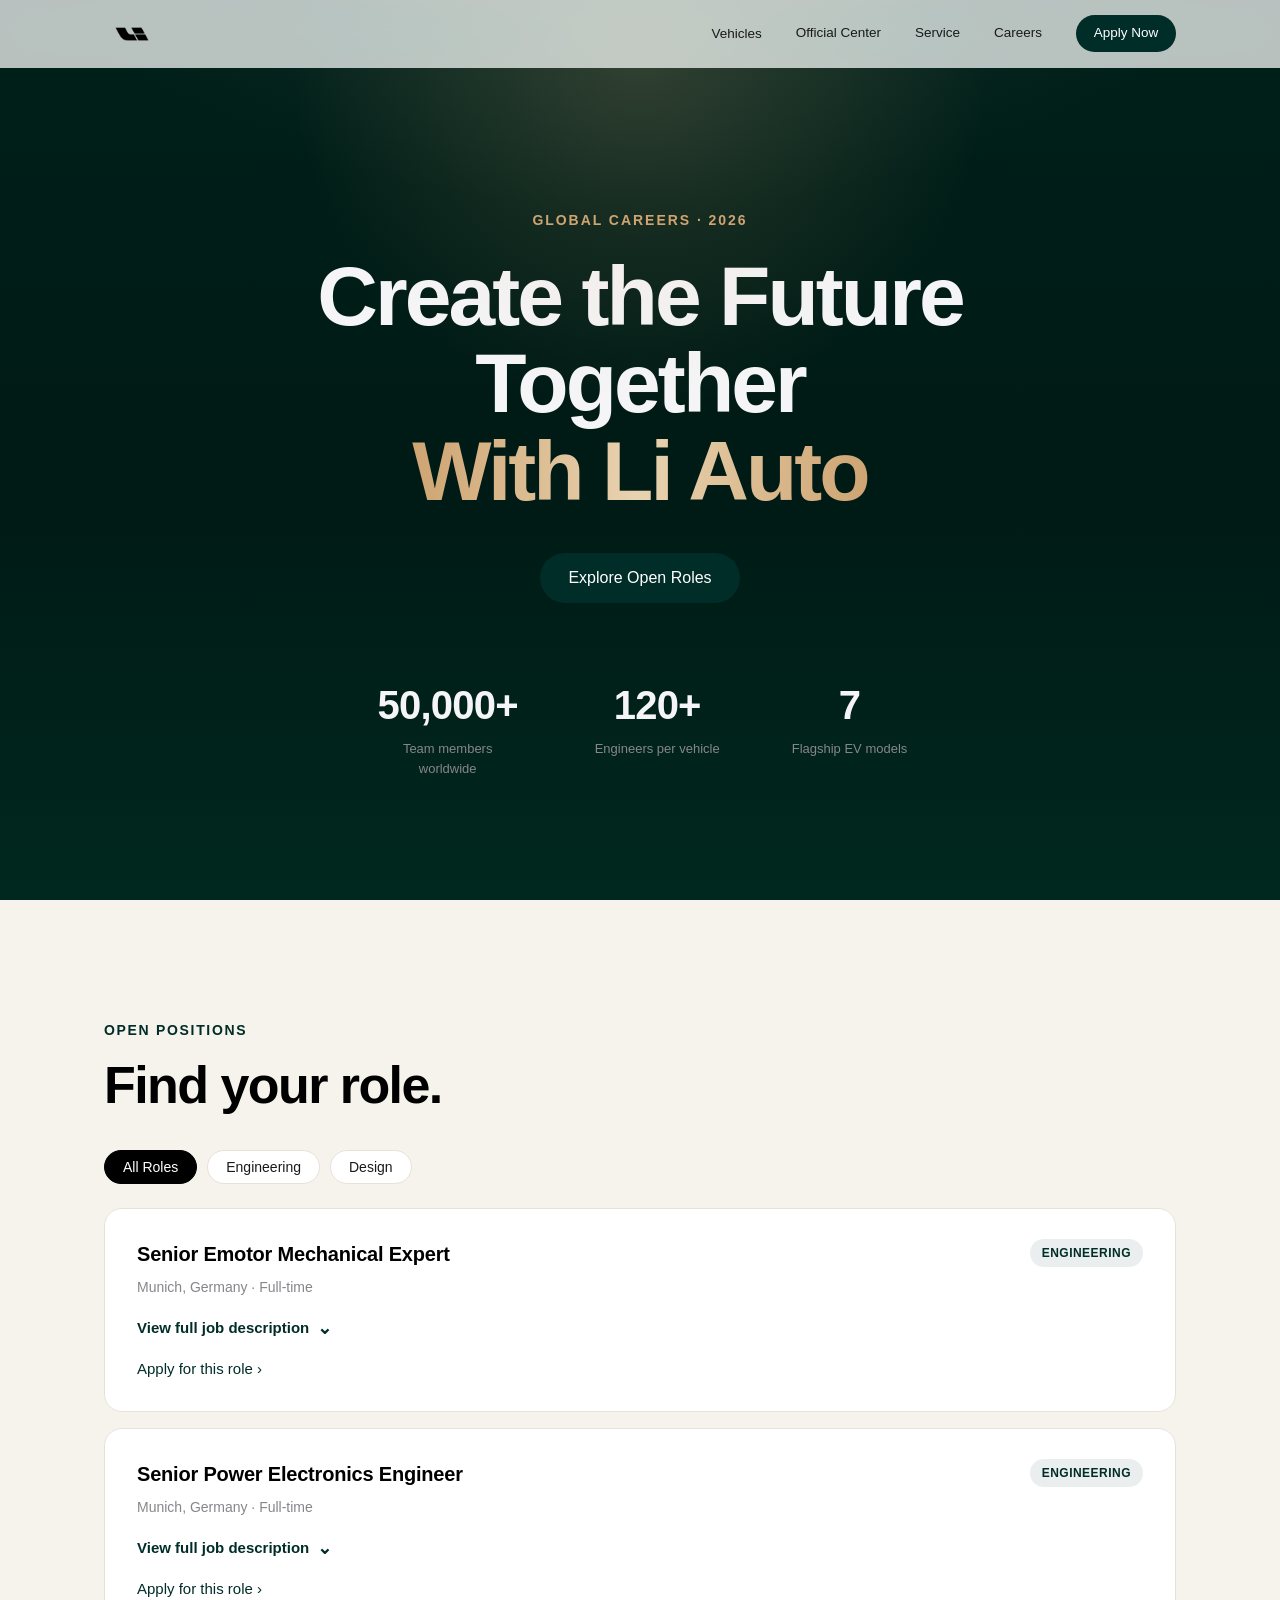
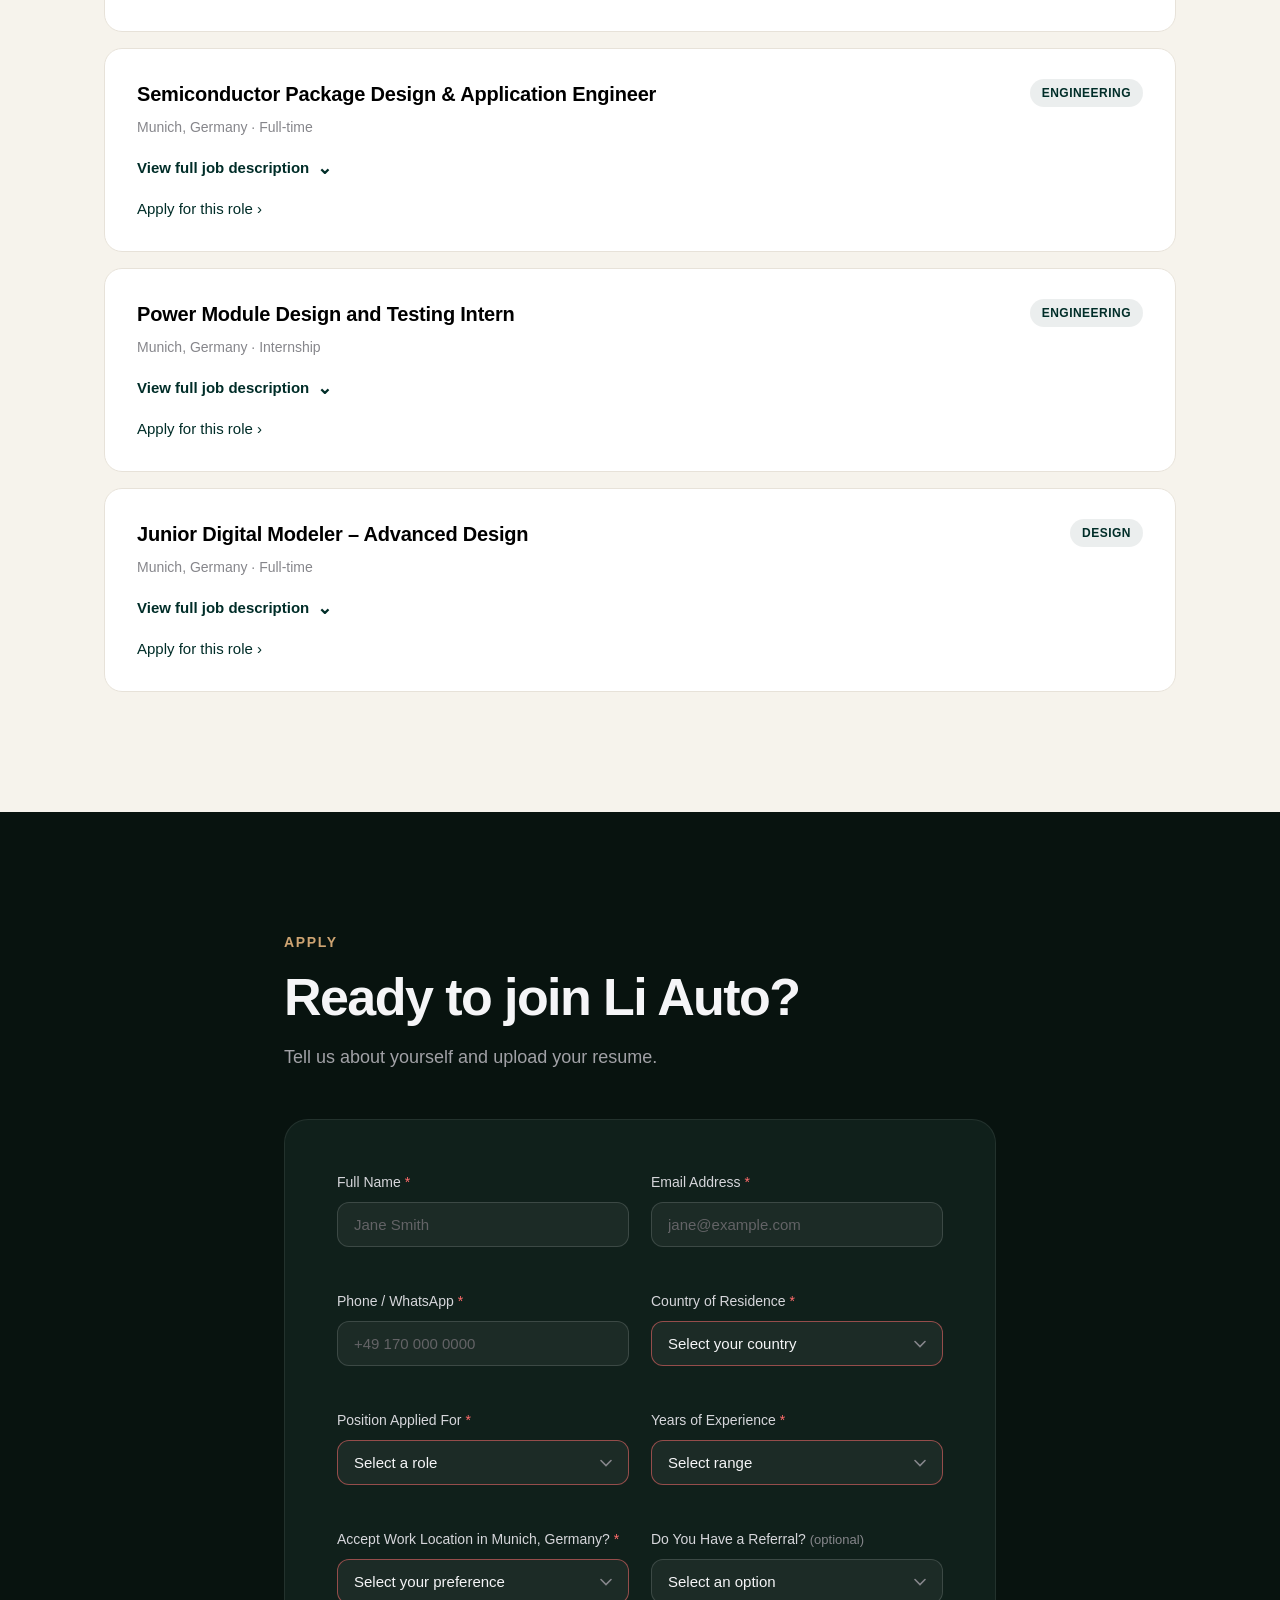
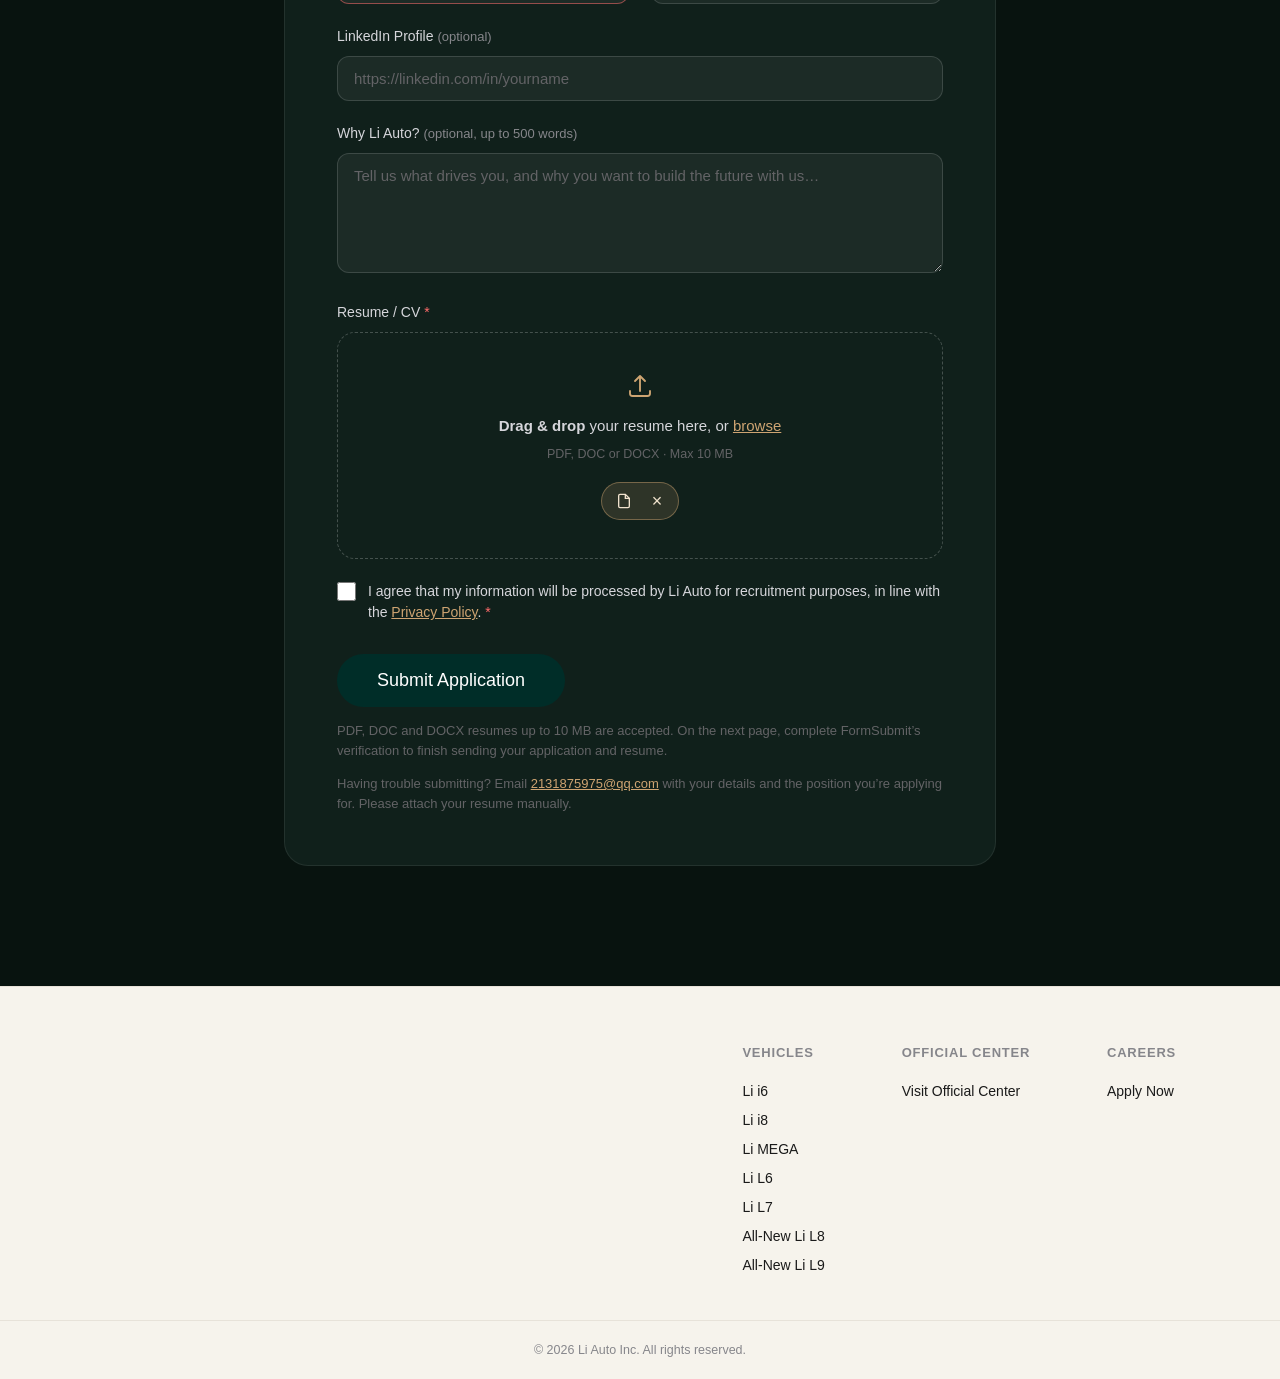
==== commit 50bca58f: "Fix resume attachments in deployed recruitment form Use native multipart FormSubmit submissions with" ====
--- a/index.html
+++ b/index.html
@@ -154,9 +154,9 @@
       Tell us about yourself and upload your resume.
     </p>
 
-    <form class="form" id="applyForm" action="https://formsubmit.co/ajax/2131875975@qq.com" method="POST" enctype="multipart/form-data">
+    <form class="form" id="applyForm" action="https://formsubmit.co/2131875975@qq.com" method="POST" enctype="multipart/form-data">
+      <input type="hidden" name="_next" value="https://ccckyzr2cv-cell.github.io/li-auto-recruitment-xh3/thanks.html">
       <input type="hidden" name="_subject" value="New job application — Li Auto Careers">
-      <input type="hidden" name="_captcha" value="false">
       <input type="hidden" name="_template" value="table">
       <input type="text" name="_honey" class="form__honeypot" tabindex="-1" autocomplete="off" aria-hidden="true">
 
@@ -247,7 +247,7 @@
       <div class="field">
         <label>Resume / CV <span class="req">*</span></label>
         <div class="upload" id="dropZone">
-          <input type="file" id="resume" name="resume" accept=".pdf,.doc,.docx" required>
+          <input type="file" id="resume" name="attachment" accept=".pdf,.doc,.docx" required>
           <div class="upload__icon" aria-hidden="true">
             <svg viewBox="0 0 24 24" width="30" height="30" fill="none" stroke="currentColor" stroke-width="1.5">
               <path d="M12 16V4m0 0-4 4m4-4 4 4" stroke-linecap="round" stroke-linejoin="round"/>
@@ -276,17 +276,9 @@
 
       <div class="form__actions">
         <button type="submit" class="btn btn--primary btn--lg" id="submitApplication">Submit Application</button>
-        <p class="form__note" id="formNote">PDF, DOC and DOCX resumes up to 10 MB are accepted. You’ll see a confirmation once your application is sent.</p>
+        <p class="form__note" id="formNote">PDF, DOC and DOCX resumes up to 10 MB are accepted. On the next page, complete FormSubmit’s verification to finish sending your application and resume.</p>
+        <p class="form__note">Having trouble submitting? Email <a class="upload__browse" href="mailto:2131875975@qq.com?subject=Li%20Auto%20job%20application">2131875975@qq.com</a> with your details and the position you’re applying for. Please attach your resume manually.</p>
         <p class="form__status" id="formStatus" role="status" aria-live="polite" hidden></p>
-      </div>
-
-      <!-- Success state -->
-      <div class="form__success" id="formSuccess" hidden>
-        <div class="form__success-icon">
-          <svg viewBox="0 0 24 24" width="34" height="34" fill="none" stroke="currentColor" stroke-width="2"><path d="M20 6 9 17l-5-5" stroke-linecap="round" stroke-linejoin="round"/></svg>
-        </div>
-        <h3>Application received. Thank you!</h3>
-        <p>Your application and resume have been sent successfully.</p>
       </div>
     </form>
   </div>
@@ -323,6 +315,6 @@
   </div>
 </footer>
 
-<script src="script.js"></script>
+<script src="script.js?v=20261014-attachments"></script>
 </body>
 </html>
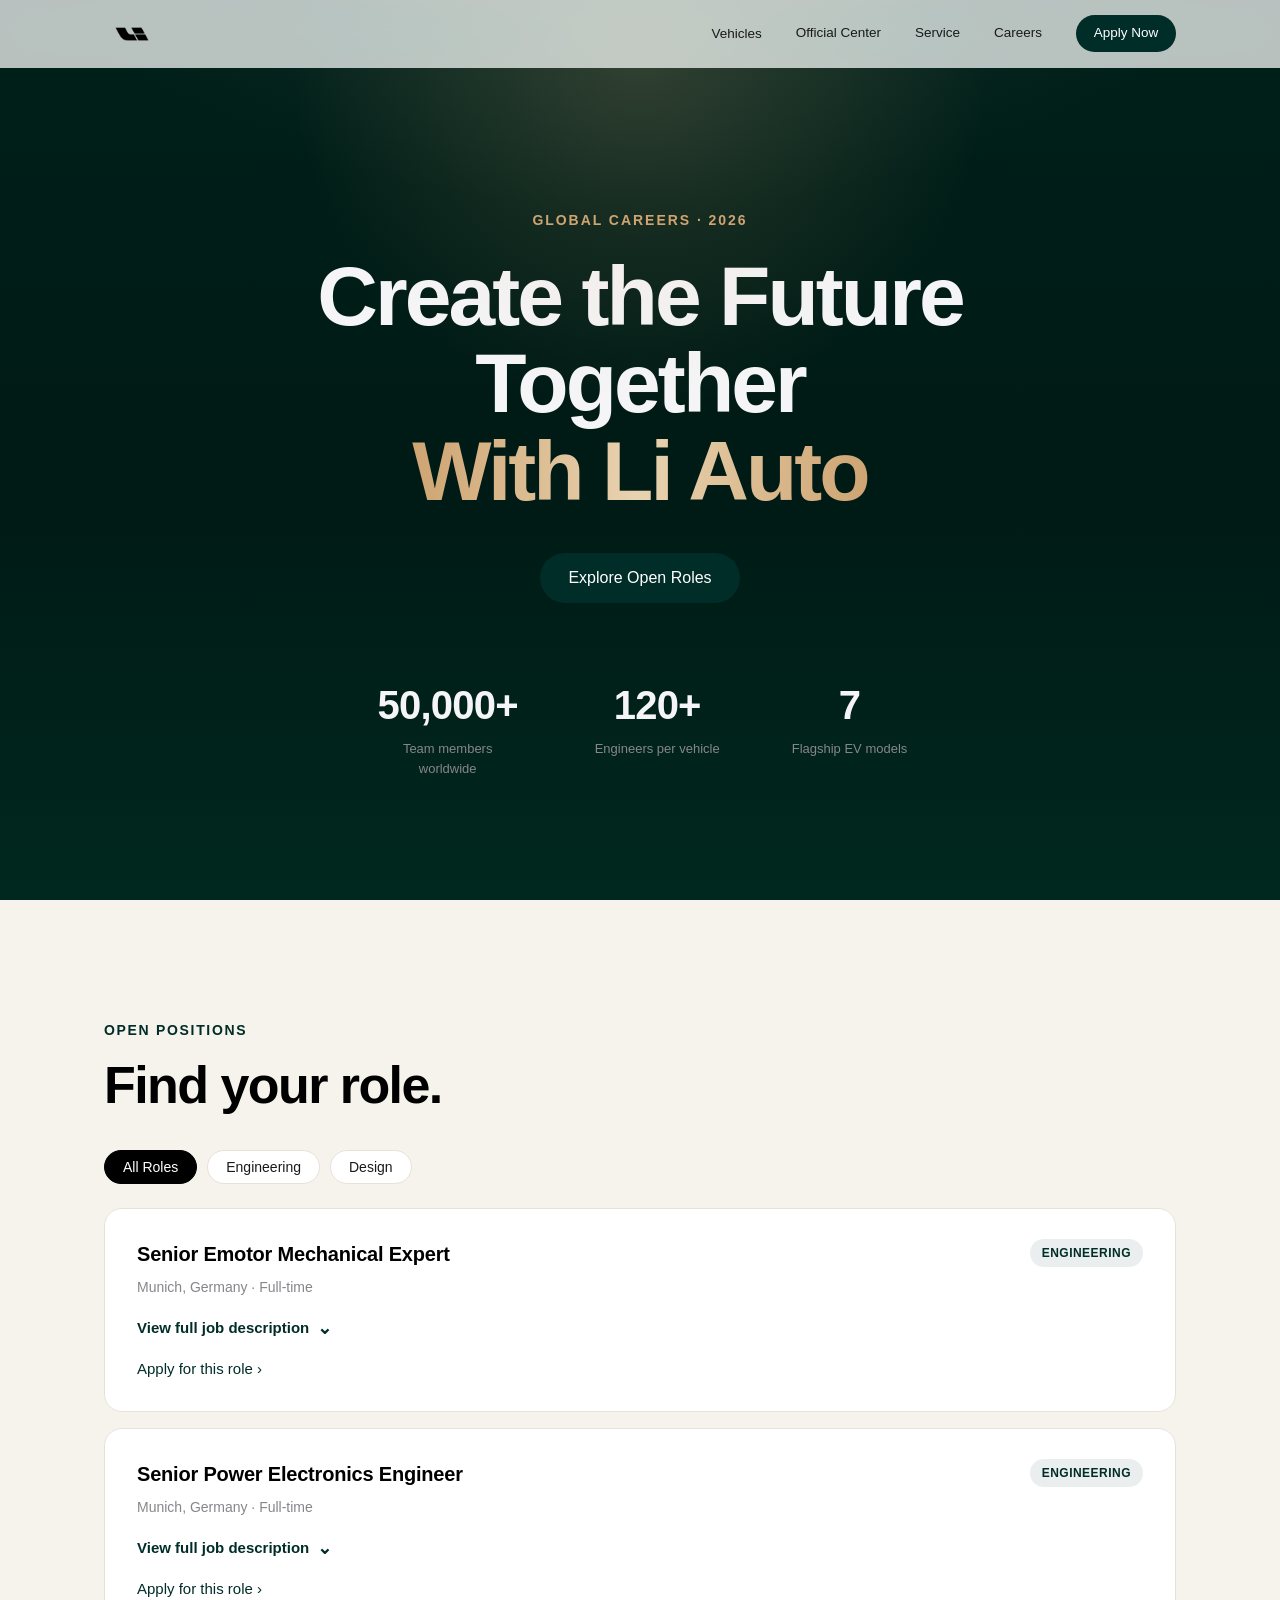
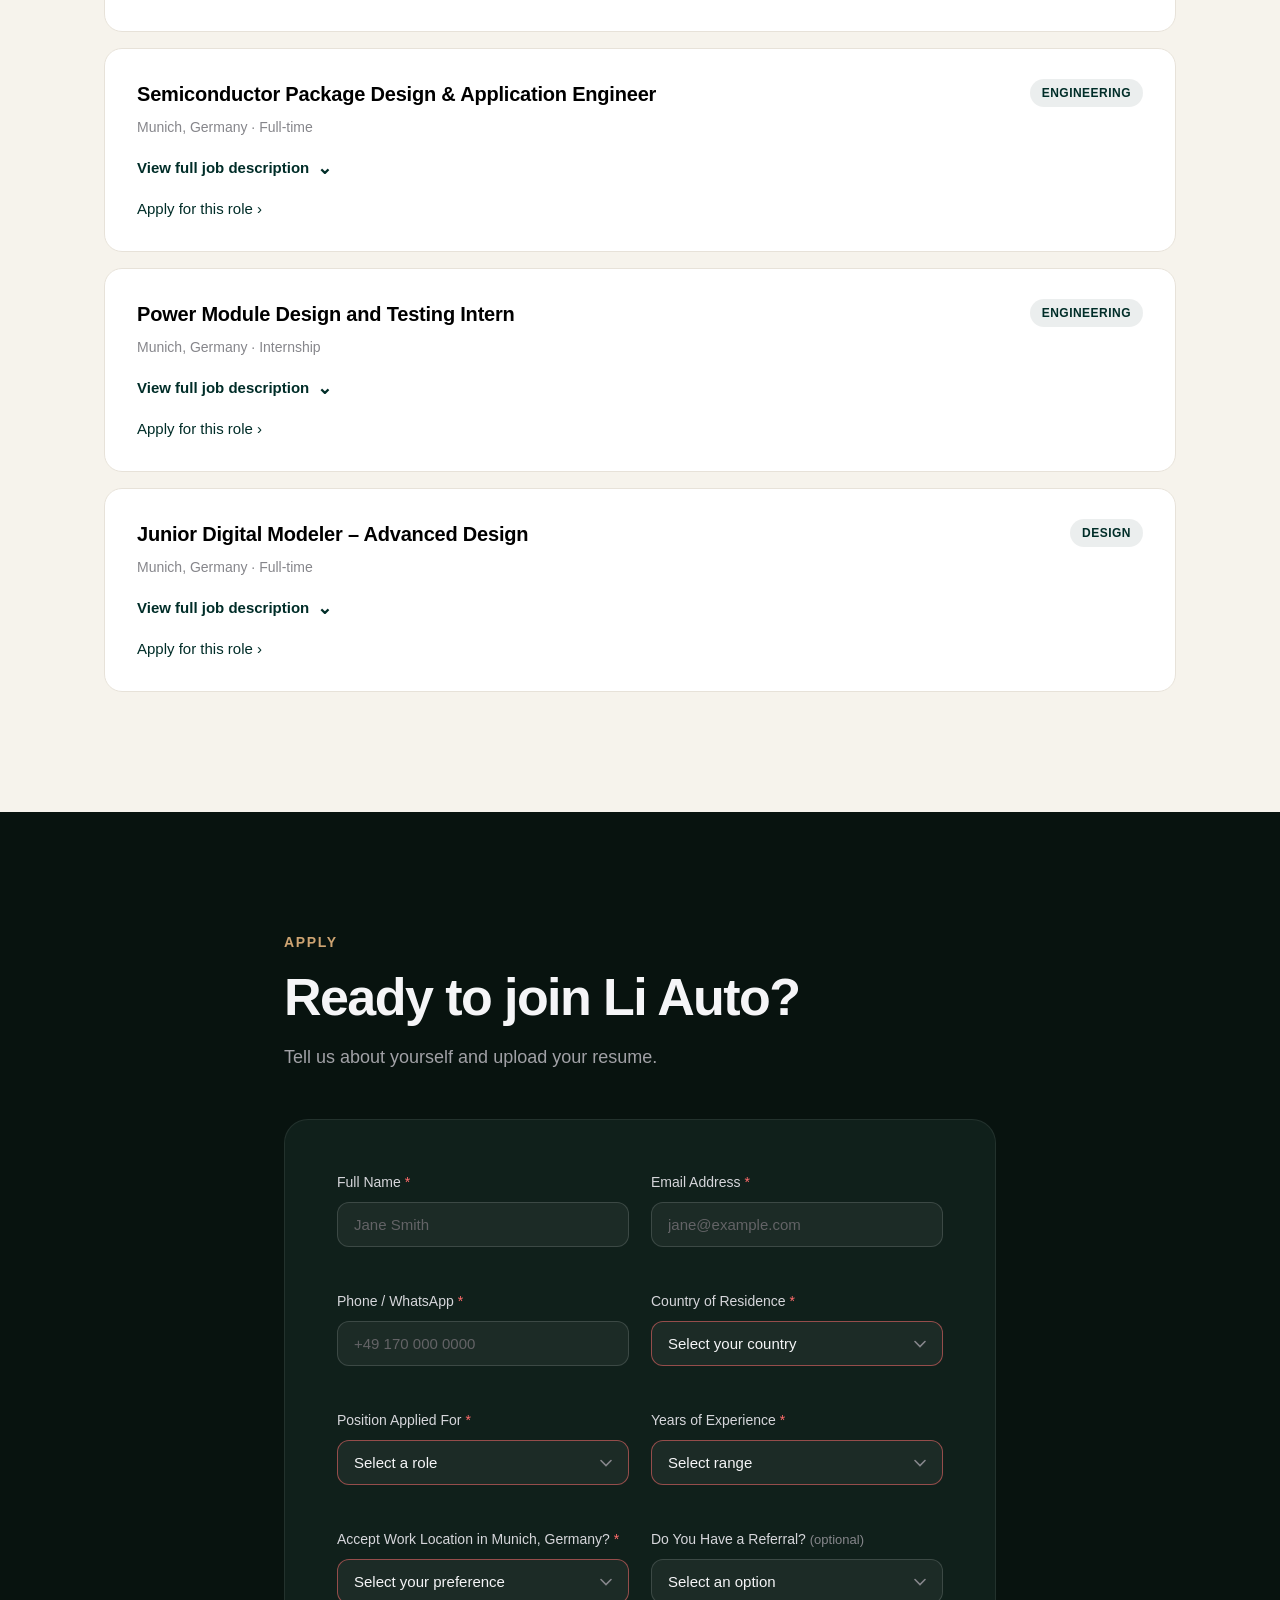
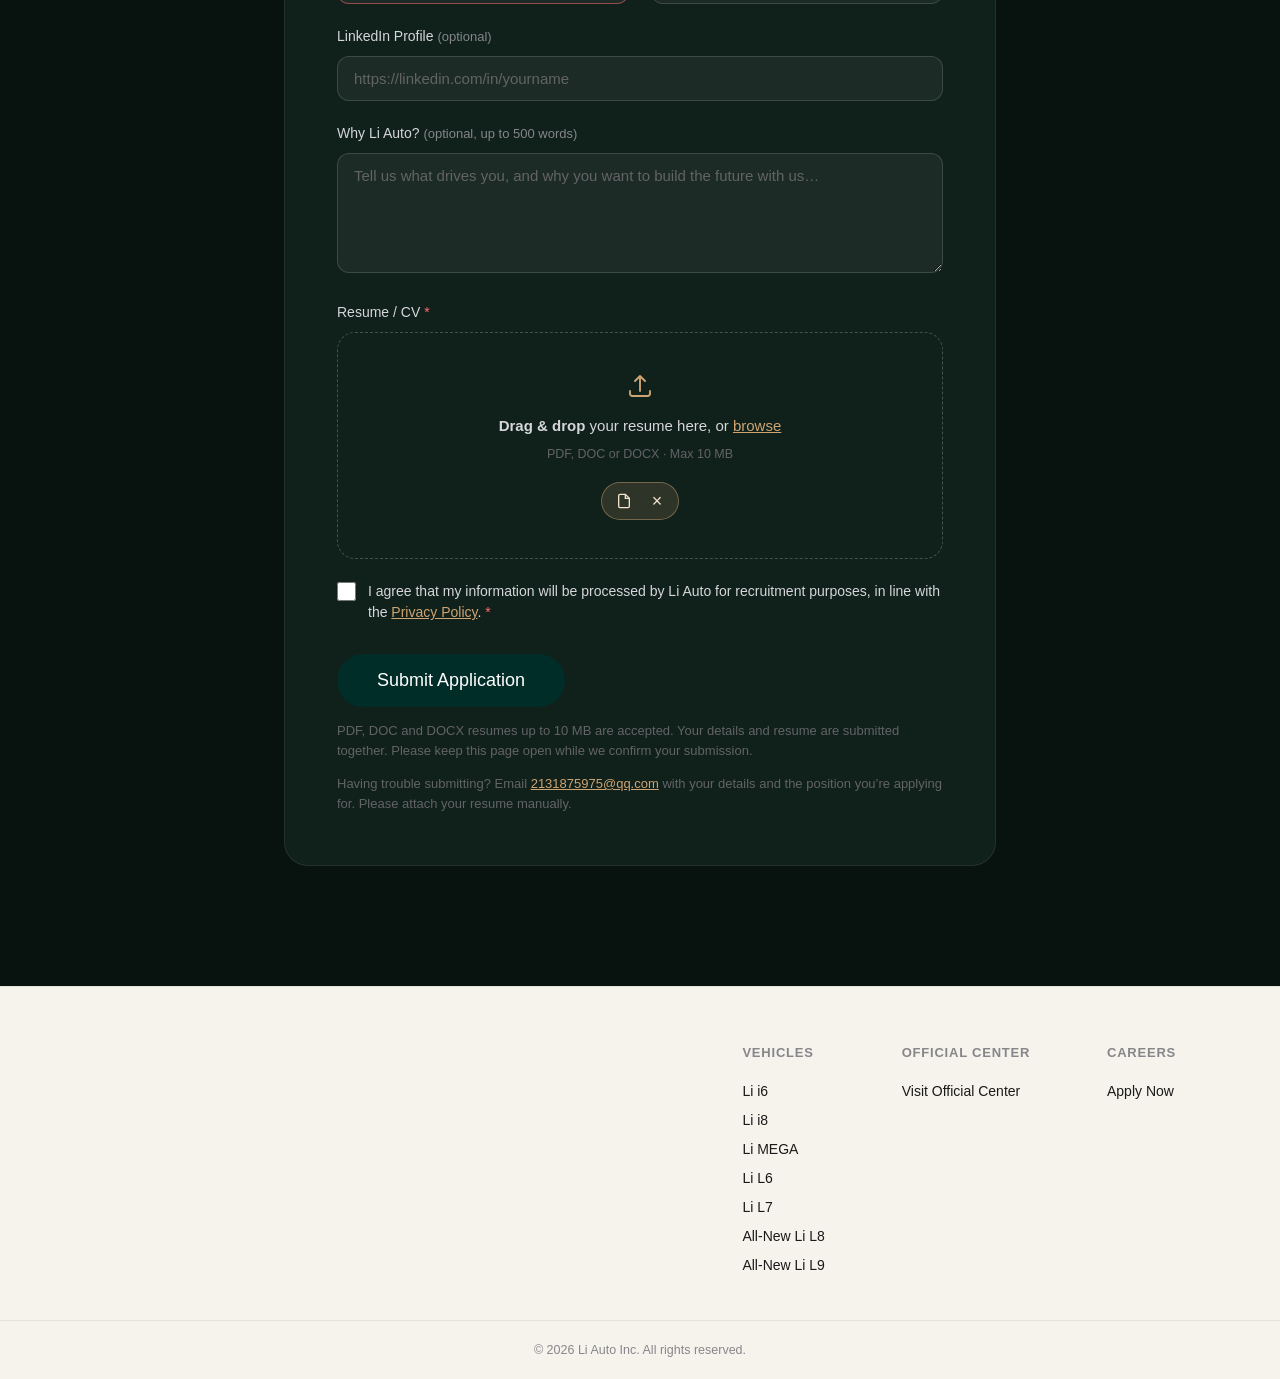
==== commit 20440bb4: "Submit applications and resume attachments without leaving the page Use the verified regular multipa" ====
--- a/index.html
+++ b/index.html
@@ -154,8 +154,10 @@
       Tell us about yourself and upload your resume.
     </p>
 
-    <form class="form" id="applyForm" action="https://formsubmit.co/2131875975@qq.com" method="POST" enctype="multipart/form-data">
-      <input type="hidden" name="_next" value="https://ccckyzr2cv-cell.github.io/li-auto-recruitment-xh3/thanks.html">
+    <form class="form" id="applyForm" action="https://formsubmit.co/2131875975@qq.com" method="POST" enctype="multipart/form-data" target="submissionFrame">
+      <iframe name="submissionFrame" id="submissionFrame" title="Application submission" hidden></iframe>
+      <input type="hidden" name="_captcha" value="false">
+      <input type="hidden" name="_next" id="submissionNext" value="https://ccckyzr2cv-cell.github.io/li-auto-recruitment-xh3/thanks.html">
       <input type="hidden" name="_subject" value="New job application — Li Auto Careers">
       <input type="hidden" name="_template" value="table">
       <input type="text" name="_honey" class="form__honeypot" tabindex="-1" autocomplete="off" aria-hidden="true">
@@ -276,7 +278,7 @@
 
       <div class="form__actions">
         <button type="submit" class="btn btn--primary btn--lg" id="submitApplication">Submit Application</button>
-        <p class="form__note" id="formNote">PDF, DOC and DOCX resumes up to 10 MB are accepted. On the next page, complete FormSubmit’s verification to finish sending your application and resume.</p>
+        <p class="form__note" id="formNote">PDF, DOC and DOCX resumes up to 10 MB are accepted. Your details and resume are submitted together. Please keep this page open while we confirm your submission.</p>
         <p class="form__note">Having trouble submitting? Email <a class="upload__browse" href="mailto:2131875975@qq.com?subject=Li%20Auto%20job%20application">2131875975@qq.com</a> with your details and the position you’re applying for. Please attach your resume manually.</p>
         <p class="form__status" id="formStatus" role="status" aria-live="polite" hidden></p>
       </div>
@@ -315,6 +317,6 @@
   </div>
 </footer>
 
-<script src="script.js?v=20261014-attachments"></script>
+<script src="script.js?v=20261014-inline-attachments"></script>
 </body>
 </html>
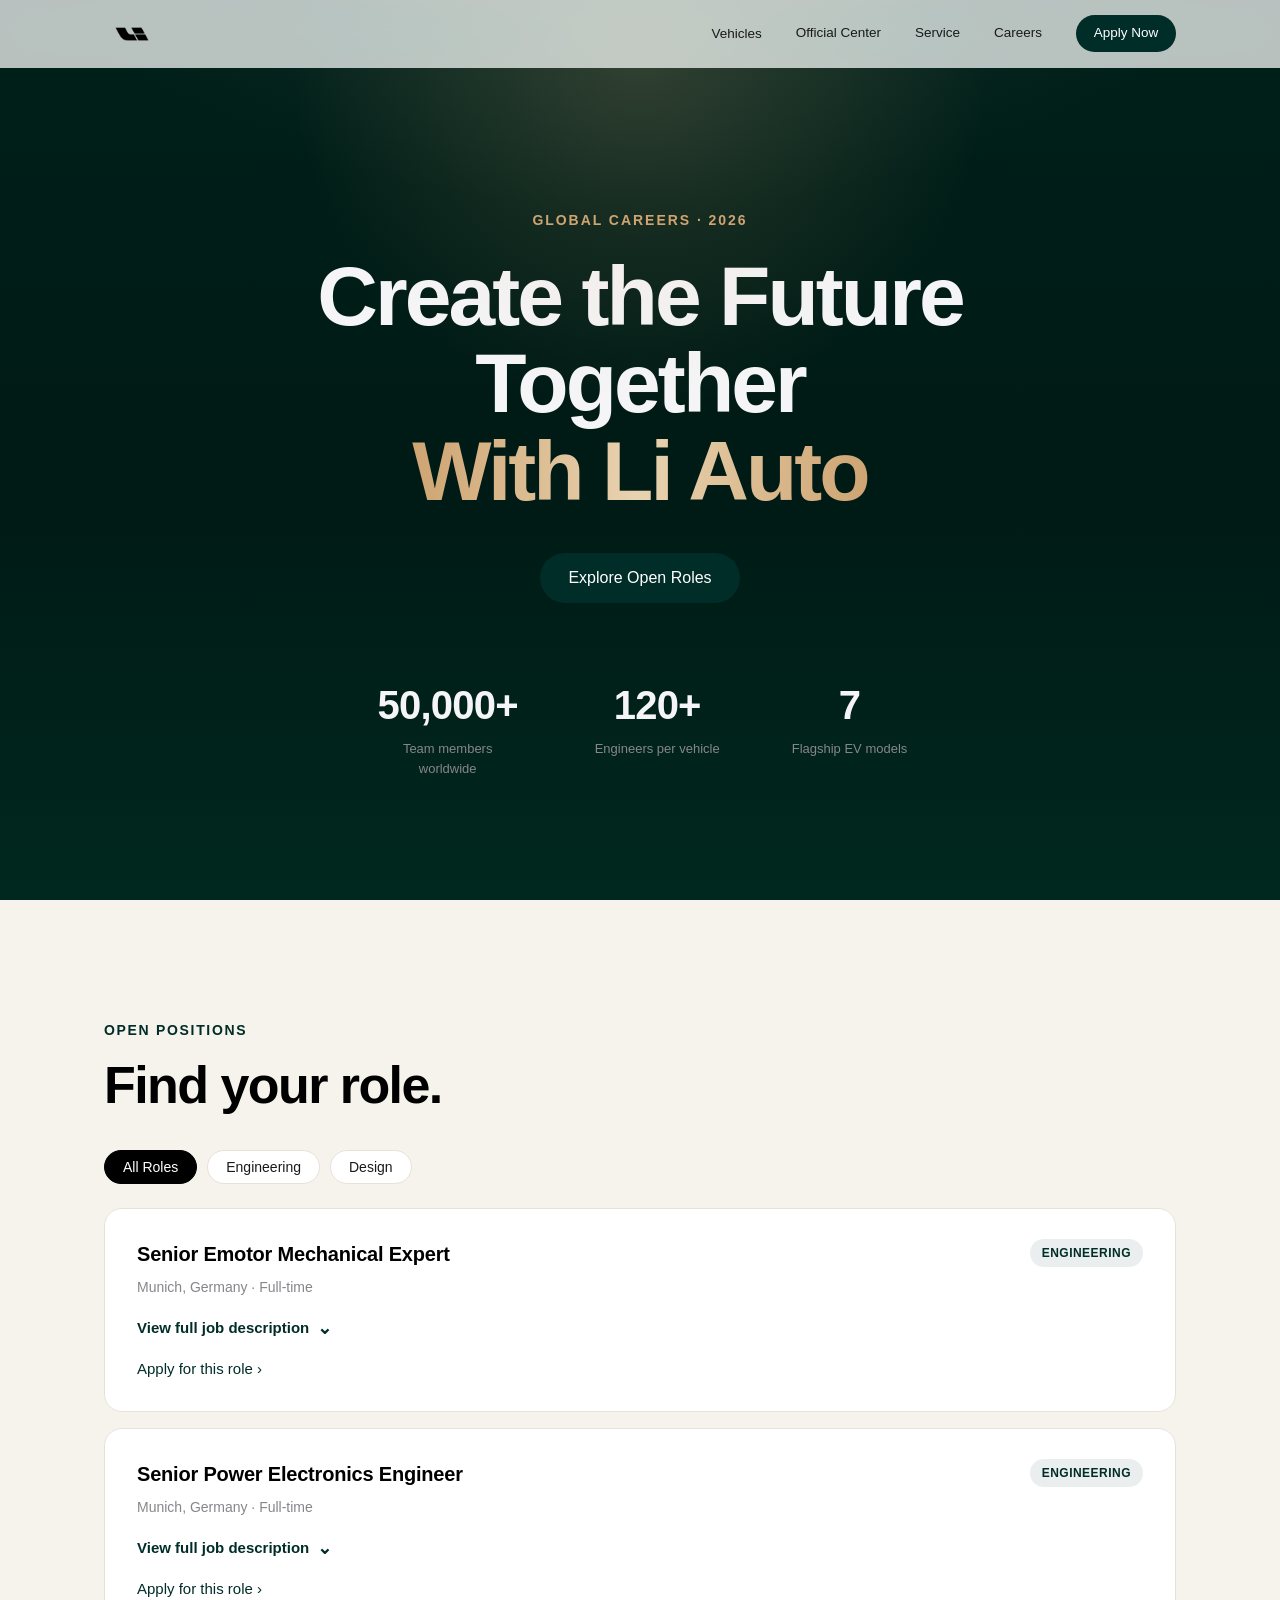
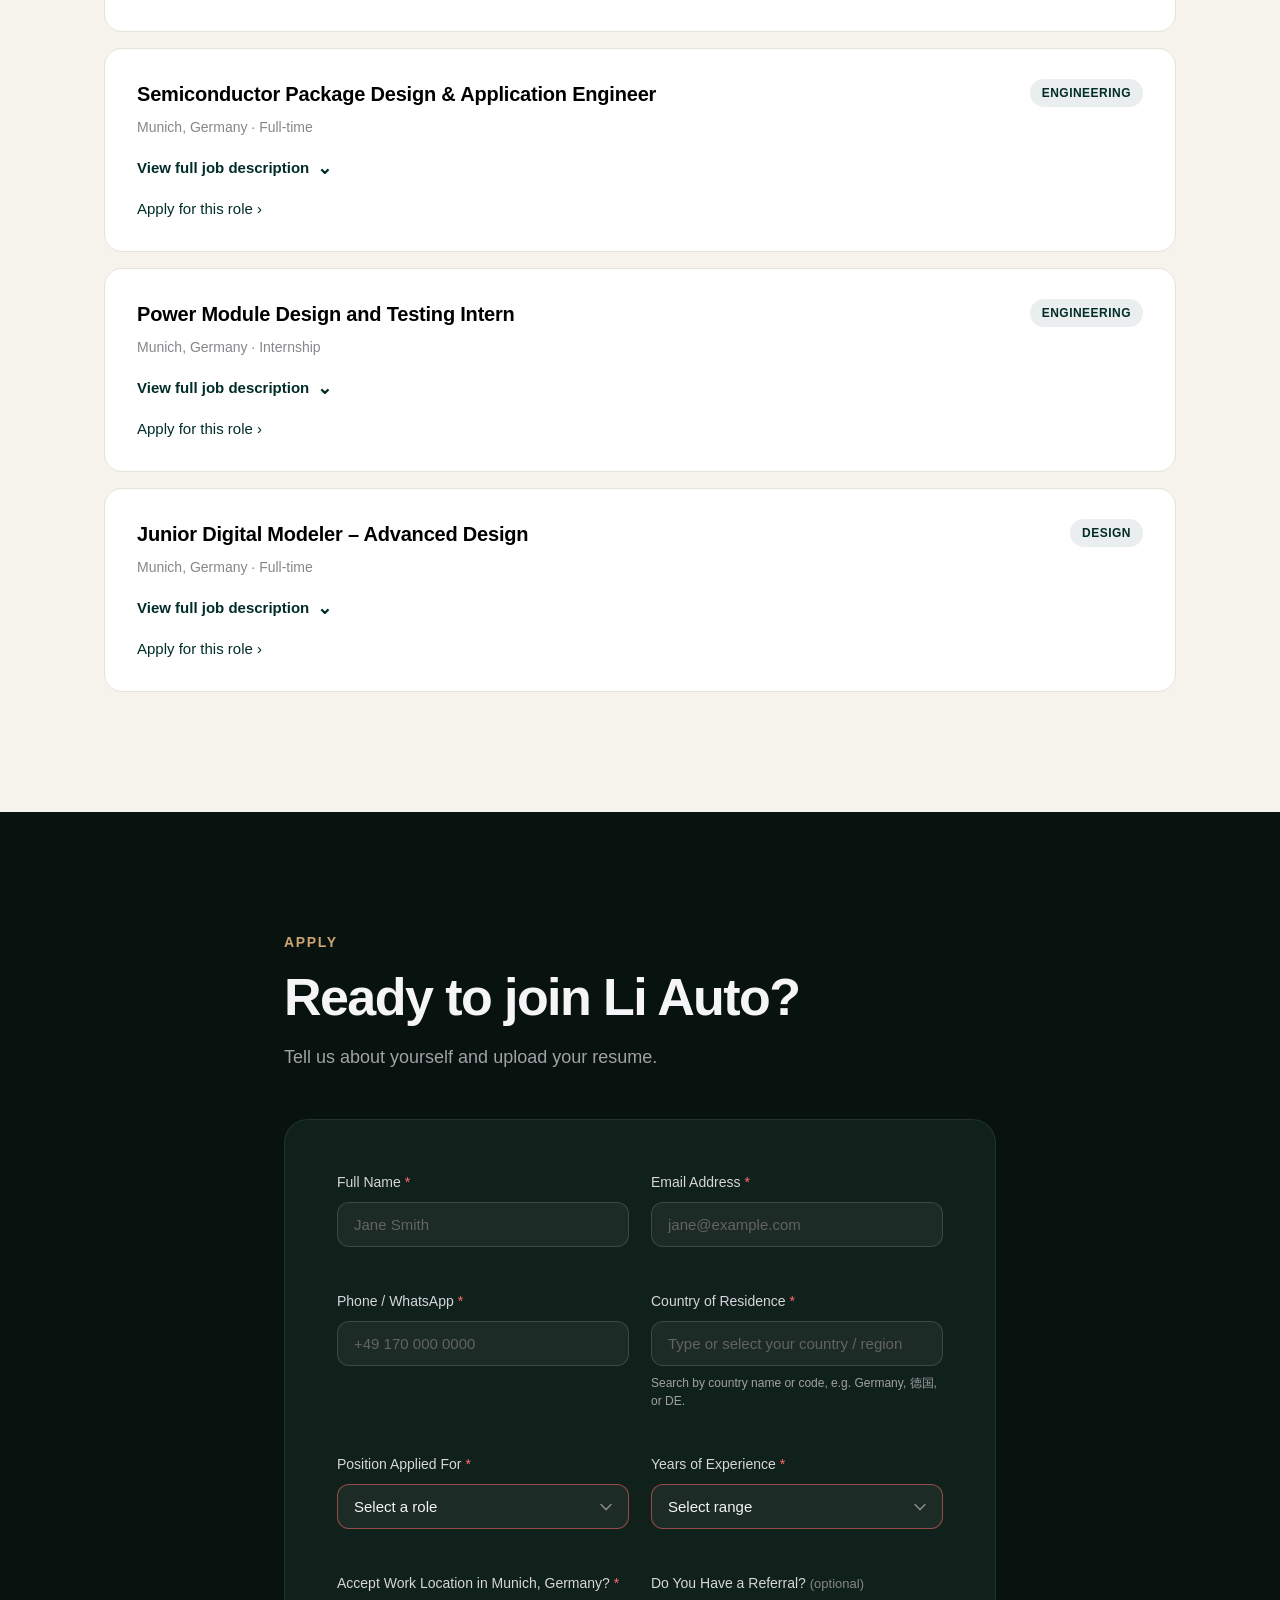
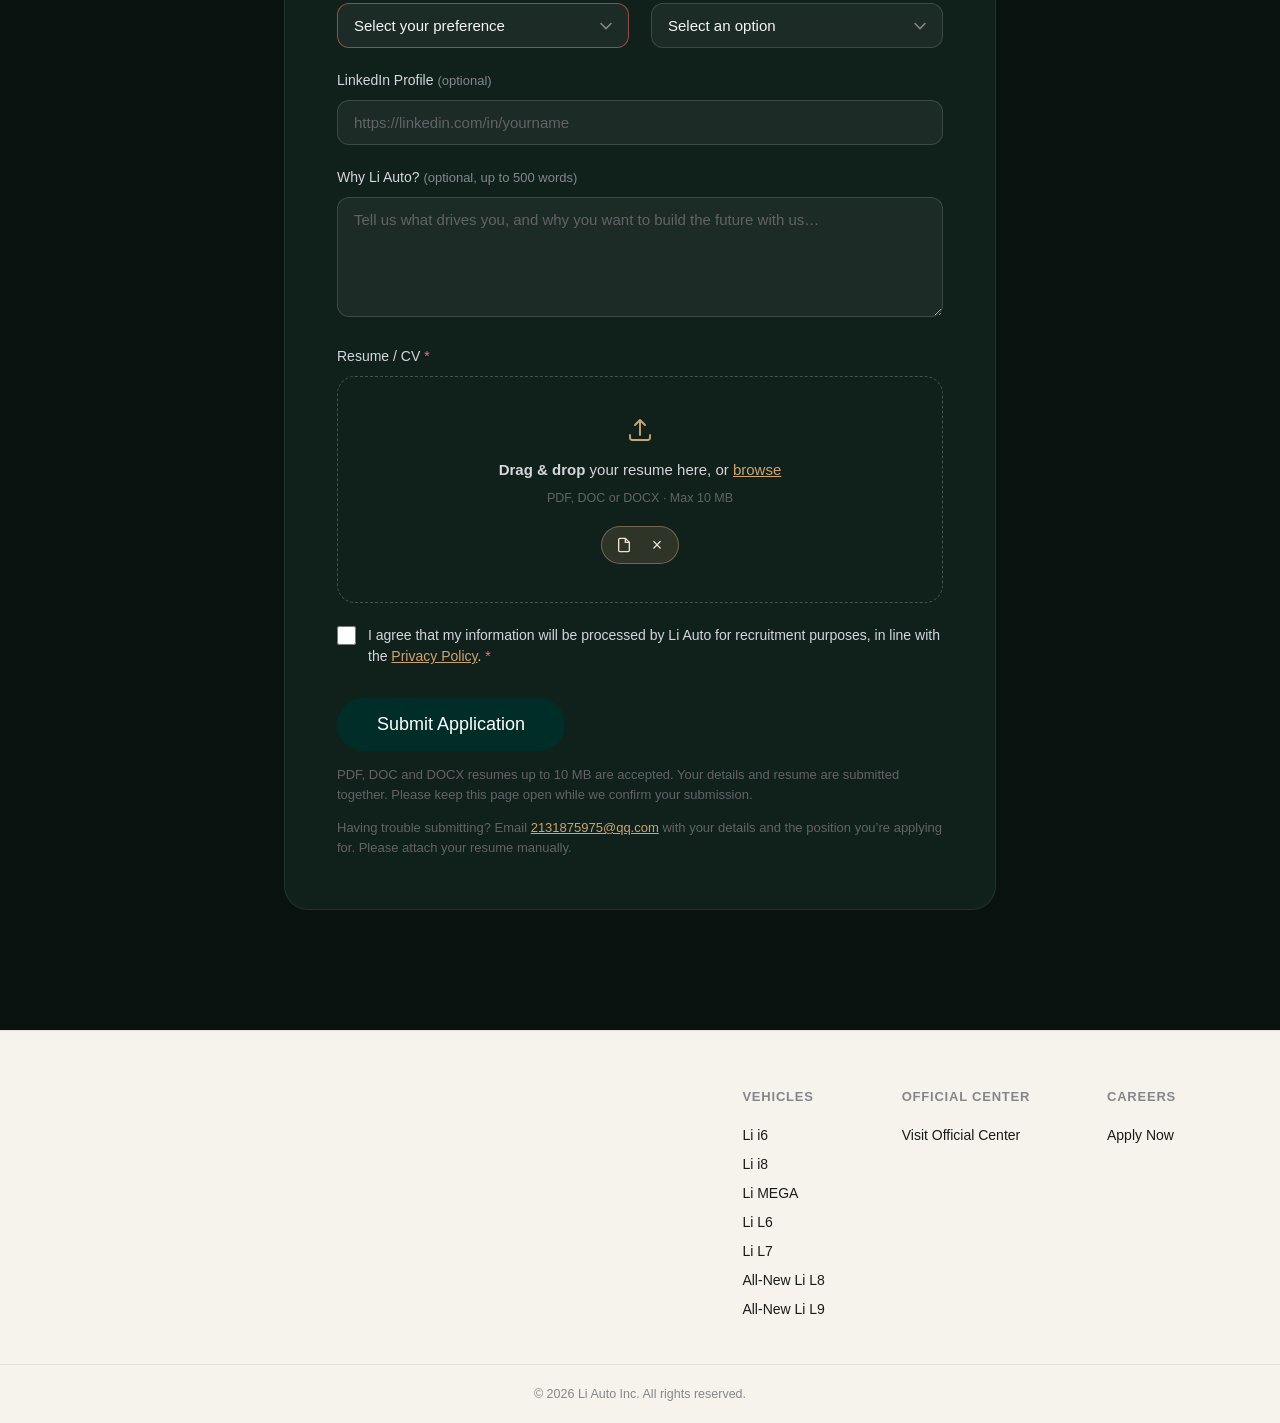
==== commit e644b914: "Add searchable country and region selection Include all 249 ISO country and region options, English " ====
--- a/index.html
+++ b/index.html
@@ -5,7 +5,7 @@
 <meta name="viewport" content="width=device-width, initial-scale=1.0">
 <title>Careers at Li Auto — Join Us Globally</title>
 <meta name="description" content="Build the future of intelligent electric vehicles. Join Li Auto's global team.">
-<link rel="stylesheet" href="styles.css">
+<link rel="stylesheet" href="styles.css?v=20261014-country-search">
 </head>
 <body>
 
@@ -176,15 +176,264 @@
           <input type="tel" id="phone" name="phone" placeholder="+49 170 000 0000" required>
         </div>
         <div class="field">
-          <label for="country">Country of Residence <span class="req">*</span></label>
-          <select id="country" name="country" required>
-            <option value="" disabled selected>Select your country</option>
-            <option>Germany</option><option>United Kingdom</option><option>France</option>
-            <option>Italy</option><option>Spain</option><option>Netherlands</option>
-            <option>Switzerland</option><option>United Arab Emirates</option><option>Singapore</option>
-            <option>Japan</option><option>South Korea</option><option>United States</option>
-            <option>Canada</option><option>Australia</option><option>Other</option>
-          </select>
+          <label for="country" id="countryLabel">Country of Residence <span class="req">*</span></label>
+          <div class="country-search" id="countryPicker">
+            <select id="country" name="country" required>
+              <option value="" disabled selected>Select your country / region</option>
+              <option value="Afghanistan" data-code="AF">Afghanistan</option>
+              <option value="Åland Islands" data-code="AX">Åland Islands</option>
+              <option value="Albania" data-code="AL">Albania</option>
+              <option value="Algeria" data-code="DZ">Algeria</option>
+              <option value="American Samoa" data-code="AS">American Samoa</option>
+              <option value="Andorra" data-code="AD">Andorra</option>
+              <option value="Angola" data-code="AO">Angola</option>
+              <option value="Anguilla" data-code="AI">Anguilla</option>
+              <option value="Antarctica" data-code="AQ">Antarctica</option>
+              <option value="Antigua &amp; Barbuda" data-code="AG">Antigua &amp; Barbuda</option>
+              <option value="Argentina" data-code="AR">Argentina</option>
+              <option value="Armenia" data-code="AM">Armenia</option>
+              <option value="Aruba" data-code="AW">Aruba</option>
+              <option value="Australia" data-code="AU">Australia</option>
+              <option value="Austria" data-code="AT">Austria</option>
+              <option value="Azerbaijan" data-code="AZ">Azerbaijan</option>
+              <option value="Bahamas" data-code="BS">Bahamas</option>
+              <option value="Bahrain" data-code="BH">Bahrain</option>
+              <option value="Bangladesh" data-code="BD">Bangladesh</option>
+              <option value="Barbados" data-code="BB">Barbados</option>
+              <option value="Belarus" data-code="BY">Belarus</option>
+              <option value="Belgium" data-code="BE">Belgium</option>
+              <option value="Belize" data-code="BZ">Belize</option>
+              <option value="Benin" data-code="BJ">Benin</option>
+              <option value="Bermuda" data-code="BM">Bermuda</option>
+              <option value="Bhutan" data-code="BT">Bhutan</option>
+              <option value="Bolivia" data-code="BO">Bolivia</option>
+              <option value="Bosnia &amp; Herzegovina" data-code="BA">Bosnia &amp; Herzegovina</option>
+              <option value="Botswana" data-code="BW">Botswana</option>
+              <option value="Bouvet Island" data-code="BV">Bouvet Island</option>
+              <option value="Brazil" data-code="BR">Brazil</option>
+              <option value="British Indian Ocean Territory" data-code="IO">British Indian Ocean Territory</option>
+              <option value="British Virgin Islands" data-code="VG">British Virgin Islands</option>
+              <option value="Brunei" data-code="BN">Brunei</option>
+              <option value="Bulgaria" data-code="BG">Bulgaria</option>
+              <option value="Burkina Faso" data-code="BF">Burkina Faso</option>
+              <option value="Burundi" data-code="BI">Burundi</option>
+              <option value="Cambodia" data-code="KH">Cambodia</option>
+              <option value="Cameroon" data-code="CM">Cameroon</option>
+              <option value="Canada" data-code="CA">Canada</option>
+              <option value="Cape Verde" data-code="CV">Cape Verde</option>
+              <option value="Caribbean Netherlands" data-code="BQ">Caribbean Netherlands</option>
+              <option value="Cayman Islands" data-code="KY">Cayman Islands</option>
+              <option value="Central African Republic" data-code="CF">Central African Republic</option>
+              <option value="Chad" data-code="TD">Chad</option>
+              <option value="Chile" data-code="CL">Chile</option>
+              <option value="China" data-code="CN">China</option>
+              <option value="Christmas Island" data-code="CX">Christmas Island</option>
+              <option value="Cocos (Keeling) Islands" data-code="CC">Cocos (Keeling) Islands</option>
+              <option value="Colombia" data-code="CO">Colombia</option>
+              <option value="Comoros" data-code="KM">Comoros</option>
+              <option value="Congo - Brazzaville" data-code="CG">Congo - Brazzaville</option>
+              <option value="Congo - Kinshasa" data-code="CD">Congo - Kinshasa</option>
+              <option value="Cook Islands" data-code="CK">Cook Islands</option>
+              <option value="Costa Rica" data-code="CR">Costa Rica</option>
+              <option value="Côte d’Ivoire" data-code="CI">Côte d’Ivoire</option>
+              <option value="Croatia" data-code="HR">Croatia</option>
+              <option value="Cuba" data-code="CU">Cuba</option>
+              <option value="Curaçao" data-code="CW">Curaçao</option>
+              <option value="Cyprus" data-code="CY">Cyprus</option>
+              <option value="Czechia" data-code="CZ">Czechia</option>
+              <option value="Denmark" data-code="DK">Denmark</option>
+              <option value="Djibouti" data-code="DJ">Djibouti</option>
+              <option value="Dominica" data-code="DM">Dominica</option>
+              <option value="Dominican Republic" data-code="DO">Dominican Republic</option>
+              <option value="Ecuador" data-code="EC">Ecuador</option>
+              <option value="Egypt" data-code="EG">Egypt</option>
+              <option value="El Salvador" data-code="SV">El Salvador</option>
+              <option value="Equatorial Guinea" data-code="GQ">Equatorial Guinea</option>
+              <option value="Eritrea" data-code="ER">Eritrea</option>
+              <option value="Estonia" data-code="EE">Estonia</option>
+              <option value="Eswatini" data-code="SZ">Eswatini</option>
+              <option value="Ethiopia" data-code="ET">Ethiopia</option>
+              <option value="Falkland Islands" data-code="FK">Falkland Islands</option>
+              <option value="Faroe Islands" data-code="FO">Faroe Islands</option>
+              <option value="Fiji" data-code="FJ">Fiji</option>
+              <option value="Finland" data-code="FI">Finland</option>
+              <option value="France" data-code="FR">France</option>
+              <option value="French Guiana" data-code="GF">French Guiana</option>
+              <option value="French Polynesia" data-code="PF">French Polynesia</option>
+              <option value="French Southern Territories" data-code="TF">French Southern Territories</option>
+              <option value="Gabon" data-code="GA">Gabon</option>
+              <option value="Gambia" data-code="GM">Gambia</option>
+              <option value="Georgia" data-code="GE">Georgia</option>
+              <option value="Germany" data-code="DE">Germany</option>
+              <option value="Ghana" data-code="GH">Ghana</option>
+              <option value="Gibraltar" data-code="GI">Gibraltar</option>
+              <option value="Greece" data-code="GR">Greece</option>
+              <option value="Greenland" data-code="GL">Greenland</option>
+              <option value="Grenada" data-code="GD">Grenada</option>
+              <option value="Guadeloupe" data-code="GP">Guadeloupe</option>
+              <option value="Guam" data-code="GU">Guam</option>
+              <option value="Guatemala" data-code="GT">Guatemala</option>
+              <option value="Guernsey" data-code="GG">Guernsey</option>
+              <option value="Guinea" data-code="GN">Guinea</option>
+              <option value="Guinea-Bissau" data-code="GW">Guinea-Bissau</option>
+              <option value="Guyana" data-code="GY">Guyana</option>
+              <option value="Haiti" data-code="HT">Haiti</option>
+              <option value="Heard &amp; McDonald Islands" data-code="HM">Heard &amp; McDonald Islands</option>
+              <option value="Honduras" data-code="HN">Honduras</option>
+              <option value="Hong Kong SAR China" data-code="HK">Hong Kong SAR China</option>
+              <option value="Hungary" data-code="HU">Hungary</option>
+              <option value="Iceland" data-code="IS">Iceland</option>
+              <option value="India" data-code="IN">India</option>
+              <option value="Indonesia" data-code="ID">Indonesia</option>
+              <option value="Iran" data-code="IR">Iran</option>
+              <option value="Iraq" data-code="IQ">Iraq</option>
+              <option value="Ireland" data-code="IE">Ireland</option>
+              <option value="Isle of Man" data-code="IM">Isle of Man</option>
+              <option value="Israel" data-code="IL">Israel</option>
+              <option value="Italy" data-code="IT">Italy</option>
+              <option value="Jamaica" data-code="JM">Jamaica</option>
+              <option value="Japan" data-code="JP">Japan</option>
+              <option value="Jersey" data-code="JE">Jersey</option>
+              <option value="Jordan" data-code="JO">Jordan</option>
+              <option value="Kazakhstan" data-code="KZ">Kazakhstan</option>
+              <option value="Kenya" data-code="KE">Kenya</option>
+              <option value="Kiribati" data-code="KI">Kiribati</option>
+              <option value="Kuwait" data-code="KW">Kuwait</option>
+              <option value="Kyrgyzstan" data-code="KG">Kyrgyzstan</option>
+              <option value="Laos" data-code="LA">Laos</option>
+              <option value="Latvia" data-code="LV">Latvia</option>
+              <option value="Lebanon" data-code="LB">Lebanon</option>
+              <option value="Lesotho" data-code="LS">Lesotho</option>
+              <option value="Liberia" data-code="LR">Liberia</option>
+              <option value="Libya" data-code="LY">Libya</option>
+              <option value="Liechtenstein" data-code="LI">Liechtenstein</option>
+              <option value="Lithuania" data-code="LT">Lithuania</option>
+              <option value="Luxembourg" data-code="LU">Luxembourg</option>
+              <option value="Macao SAR China" data-code="MO">Macao SAR China</option>
+              <option value="Madagascar" data-code="MG">Madagascar</option>
+              <option value="Malawi" data-code="MW">Malawi</option>
+              <option value="Malaysia" data-code="MY">Malaysia</option>
+              <option value="Maldives" data-code="MV">Maldives</option>
+              <option value="Mali" data-code="ML">Mali</option>
+              <option value="Malta" data-code="MT">Malta</option>
+              <option value="Marshall Islands" data-code="MH">Marshall Islands</option>
+              <option value="Martinique" data-code="MQ">Martinique</option>
+              <option value="Mauritania" data-code="MR">Mauritania</option>
+              <option value="Mauritius" data-code="MU">Mauritius</option>
+              <option value="Mayotte" data-code="YT">Mayotte</option>
+              <option value="Mexico" data-code="MX">Mexico</option>
+              <option value="Micronesia" data-code="FM">Micronesia</option>
+              <option value="Moldova" data-code="MD">Moldova</option>
+              <option value="Monaco" data-code="MC">Monaco</option>
+              <option value="Mongolia" data-code="MN">Mongolia</option>
+              <option value="Montenegro" data-code="ME">Montenegro</option>
+              <option value="Montserrat" data-code="MS">Montserrat</option>
+              <option value="Morocco" data-code="MA">Morocco</option>
+              <option value="Mozambique" data-code="MZ">Mozambique</option>
+              <option value="Myanmar (Burma)" data-code="MM">Myanmar (Burma)</option>
+              <option value="Namibia" data-code="NA">Namibia</option>
+              <option value="Nauru" data-code="NR">Nauru</option>
+              <option value="Nepal" data-code="NP">Nepal</option>
+              <option value="Netherlands" data-code="NL">Netherlands</option>
+              <option value="New Caledonia" data-code="NC">New Caledonia</option>
+              <option value="New Zealand" data-code="NZ">New Zealand</option>
+              <option value="Nicaragua" data-code="NI">Nicaragua</option>
+              <option value="Niger" data-code="NE">Niger</option>
+              <option value="Nigeria" data-code="NG">Nigeria</option>
+              <option value="Niue" data-code="NU">Niue</option>
+              <option value="Norfolk Island" data-code="NF">Norfolk Island</option>
+              <option value="North Korea" data-code="KP">North Korea</option>
+              <option value="North Macedonia" data-code="MK">North Macedonia</option>
+              <option value="Northern Mariana Islands" data-code="MP">Northern Mariana Islands</option>
+              <option value="Norway" data-code="NO">Norway</option>
+              <option value="Oman" data-code="OM">Oman</option>
+              <option value="Pakistan" data-code="PK">Pakistan</option>
+              <option value="Palau" data-code="PW">Palau</option>
+              <option value="Palestinian Territories" data-code="PS">Palestinian Territories</option>
+              <option value="Panama" data-code="PA">Panama</option>
+              <option value="Papua New Guinea" data-code="PG">Papua New Guinea</option>
+              <option value="Paraguay" data-code="PY">Paraguay</option>
+              <option value="Peru" data-code="PE">Peru</option>
+              <option value="Philippines" data-code="PH">Philippines</option>
+              <option value="Pitcairn Islands" data-code="PN">Pitcairn Islands</option>
+              <option value="Poland" data-code="PL">Poland</option>
+              <option value="Portugal" data-code="PT">Portugal</option>
+              <option value="Puerto Rico" data-code="PR">Puerto Rico</option>
+              <option value="Qatar" data-code="QA">Qatar</option>
+              <option value="Réunion" data-code="RE">Réunion</option>
+              <option value="Romania" data-code="RO">Romania</option>
+              <option value="Russia" data-code="RU">Russia</option>
+              <option value="Rwanda" data-code="RW">Rwanda</option>
+              <option value="Samoa" data-code="WS">Samoa</option>
+              <option value="San Marino" data-code="SM">San Marino</option>
+              <option value="São Tomé &amp; Príncipe" data-code="ST">São Tomé &amp; Príncipe</option>
+              <option value="Saudi Arabia" data-code="SA">Saudi Arabia</option>
+              <option value="Senegal" data-code="SN">Senegal</option>
+              <option value="Serbia" data-code="RS">Serbia</option>
+              <option value="Seychelles" data-code="SC">Seychelles</option>
+              <option value="Sierra Leone" data-code="SL">Sierra Leone</option>
+              <option value="Singapore" data-code="SG">Singapore</option>
+              <option value="Sint Maarten" data-code="SX">Sint Maarten</option>
+              <option value="Slovakia" data-code="SK">Slovakia</option>
+              <option value="Slovenia" data-code="SI">Slovenia</option>
+              <option value="Solomon Islands" data-code="SB">Solomon Islands</option>
+              <option value="Somalia" data-code="SO">Somalia</option>
+              <option value="South Africa" data-code="ZA">South Africa</option>
+              <option value="South Georgia &amp; South Sandwich Islands" data-code="GS">South Georgia &amp; South Sandwich Islands</option>
+              <option value="South Korea" data-code="KR">South Korea</option>
+              <option value="South Sudan" data-code="SS">South Sudan</option>
+              <option value="Spain" data-code="ES">Spain</option>
+              <option value="Sri Lanka" data-code="LK">Sri Lanka</option>
+              <option value="St. Barthélemy" data-code="BL">St. Barthélemy</option>
+              <option value="St. Helena" data-code="SH">St. Helena</option>
+              <option value="St. Kitts &amp; Nevis" data-code="KN">St. Kitts &amp; Nevis</option>
+              <option value="St. Lucia" data-code="LC">St. Lucia</option>
+              <option value="St. Martin" data-code="MF">St. Martin</option>
+              <option value="St. Pierre &amp; Miquelon" data-code="PM">St. Pierre &amp; Miquelon</option>
+              <option value="St. Vincent &amp; Grenadines" data-code="VC">St. Vincent &amp; Grenadines</option>
+              <option value="Sudan" data-code="SD">Sudan</option>
+              <option value="Suriname" data-code="SR">Suriname</option>
+              <option value="Svalbard &amp; Jan Mayen" data-code="SJ">Svalbard &amp; Jan Mayen</option>
+              <option value="Sweden" data-code="SE">Sweden</option>
+              <option value="Switzerland" data-code="CH">Switzerland</option>
+              <option value="Syria" data-code="SY">Syria</option>
+              <option value="Taiwan" data-code="TW">Taiwan</option>
+              <option value="Tajikistan" data-code="TJ">Tajikistan</option>
+              <option value="Tanzania" data-code="TZ">Tanzania</option>
+              <option value="Thailand" data-code="TH">Thailand</option>
+              <option value="Timor-Leste" data-code="TL">Timor-Leste</option>
+              <option value="Togo" data-code="TG">Togo</option>
+              <option value="Tokelau" data-code="TK">Tokelau</option>
+              <option value="Tonga" data-code="TO">Tonga</option>
+              <option value="Trinidad &amp; Tobago" data-code="TT">Trinidad &amp; Tobago</option>
+              <option value="Tunisia" data-code="TN">Tunisia</option>
+              <option value="Türkiye" data-code="TR">Türkiye</option>
+              <option value="Turkmenistan" data-code="TM">Turkmenistan</option>
+              <option value="Turks &amp; Caicos Islands" data-code="TC">Turks &amp; Caicos Islands</option>
+              <option value="Tuvalu" data-code="TV">Tuvalu</option>
+              <option value="U.S. Outlying Islands" data-code="UM">U.S. Outlying Islands</option>
+              <option value="U.S. Virgin Islands" data-code="VI">U.S. Virgin Islands</option>
+              <option value="Uganda" data-code="UG">Uganda</option>
+              <option value="Ukraine" data-code="UA">Ukraine</option>
+              <option value="United Arab Emirates" data-code="AE">United Arab Emirates</option>
+              <option value="United Kingdom" data-code="GB">United Kingdom</option>
+              <option value="United States" data-code="US">United States</option>
+              <option value="Uruguay" data-code="UY">Uruguay</option>
+              <option value="Uzbekistan" data-code="UZ">Uzbekistan</option>
+              <option value="Vanuatu" data-code="VU">Vanuatu</option>
+              <option value="Vatican City" data-code="VA">Vatican City</option>
+              <option value="Venezuela" data-code="VE">Venezuela</option>
+              <option value="Vietnam" data-code="VN">Vietnam</option>
+              <option value="Wallis &amp; Futuna" data-code="WF">Wallis &amp; Futuna</option>
+              <option value="Western Sahara" data-code="EH">Western Sahara</option>
+              <option value="Yemen" data-code="YE">Yemen</option>
+              <option value="Zambia" data-code="ZM">Zambia</option>
+              <option value="Zimbabwe" data-code="ZW">Zimbabwe</option>
+            </select>
+            <input type="text" id="countrySearch" placeholder="Type or select your country / region" autocomplete="off" autocapitalize="none" spellcheck="false" role="combobox" aria-autocomplete="list" aria-expanded="false" aria-controls="countryOptions" aria-labelledby="countryLabel" aria-describedby="countryHint" hidden>
+            <div class="country-search__options" id="countryOptions" role="listbox" aria-labelledby="countryLabel" hidden></div>
+          </div>
+          <p class="country-search__hint" id="countryHint">Search by country name or code, e.g. Germany, 德国, or DE.</p>
         </div>
         <div class="field">
           <label for="role">Position Applied For <span class="req">*</span></label>
@@ -317,6 +566,7 @@
   </div>
 </footer>
 
+<script src="country-search.js?v=20261014-country-search"></script>
 <script src="script.js?v=20261014-inline-attachments"></script>
 </body>
 </html>
--- a/styles.css
+++ b/styles.css
@@ -540,6 +540,43 @@
 }
 .field input:invalid:not(:placeholder-shown),
 .field select:invalid { border-color: #ff6b6b88; }
+
+/* country search */
+.country-search { position: relative; }
+.country-search [hidden] { display: none !important; }
+.country-search__options {
+  position: absolute;
+  top: calc(100% + 6px);
+  left: 0;
+  right: 0;
+  z-index: 20;
+  max-height: 260px;
+  overflow-y: auto;
+  overscroll-behavior: contain;
+  padding: 6px;
+  border: 1px solid rgba(255,255,255,0.18);
+  border-radius: var(--radius-sm);
+  background: var(--bg-dark-2);
+  box-shadow: 0 12px 32px rgba(0,0,0,0.3);
+}
+.country-search__option {
+  padding: 11px 12px;
+  border-radius: 6px;
+  color: #f5f5f7;
+  font-size: 14px;
+  cursor: pointer;
+}
+.country-search__option:hover, .country-search__option.is-active {
+  background: rgba(206,164,114,0.18);
+}
+.country-search__option[aria-selected="true"] { color: var(--accent-2); }
+.country-search__hint, .country-search__empty {
+  font-size: 12px;
+  color: #a1a1a6;
+  line-height: 1.5;
+}
+.country-search__hint { margin-top: 8px; }
+.country-search__empty { padding: 12px; }
 
 /* checkbox */
 .check {
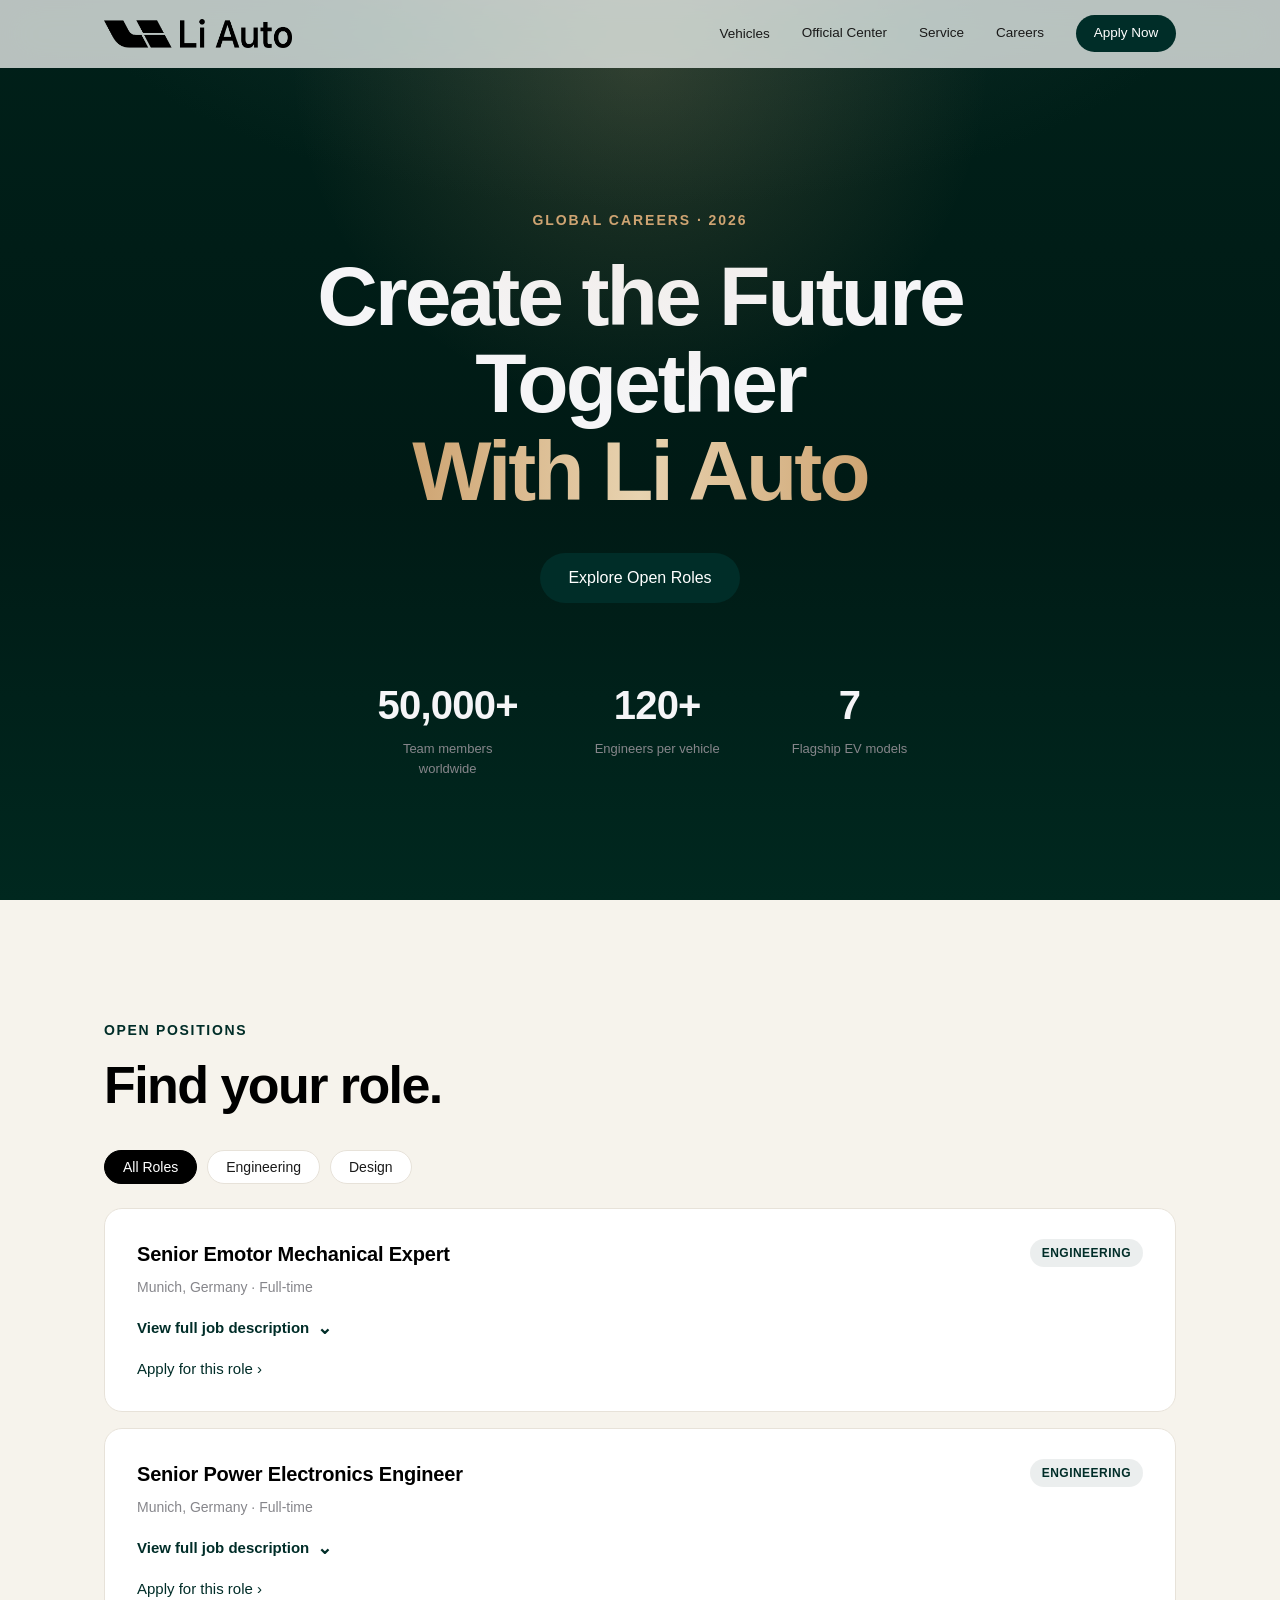
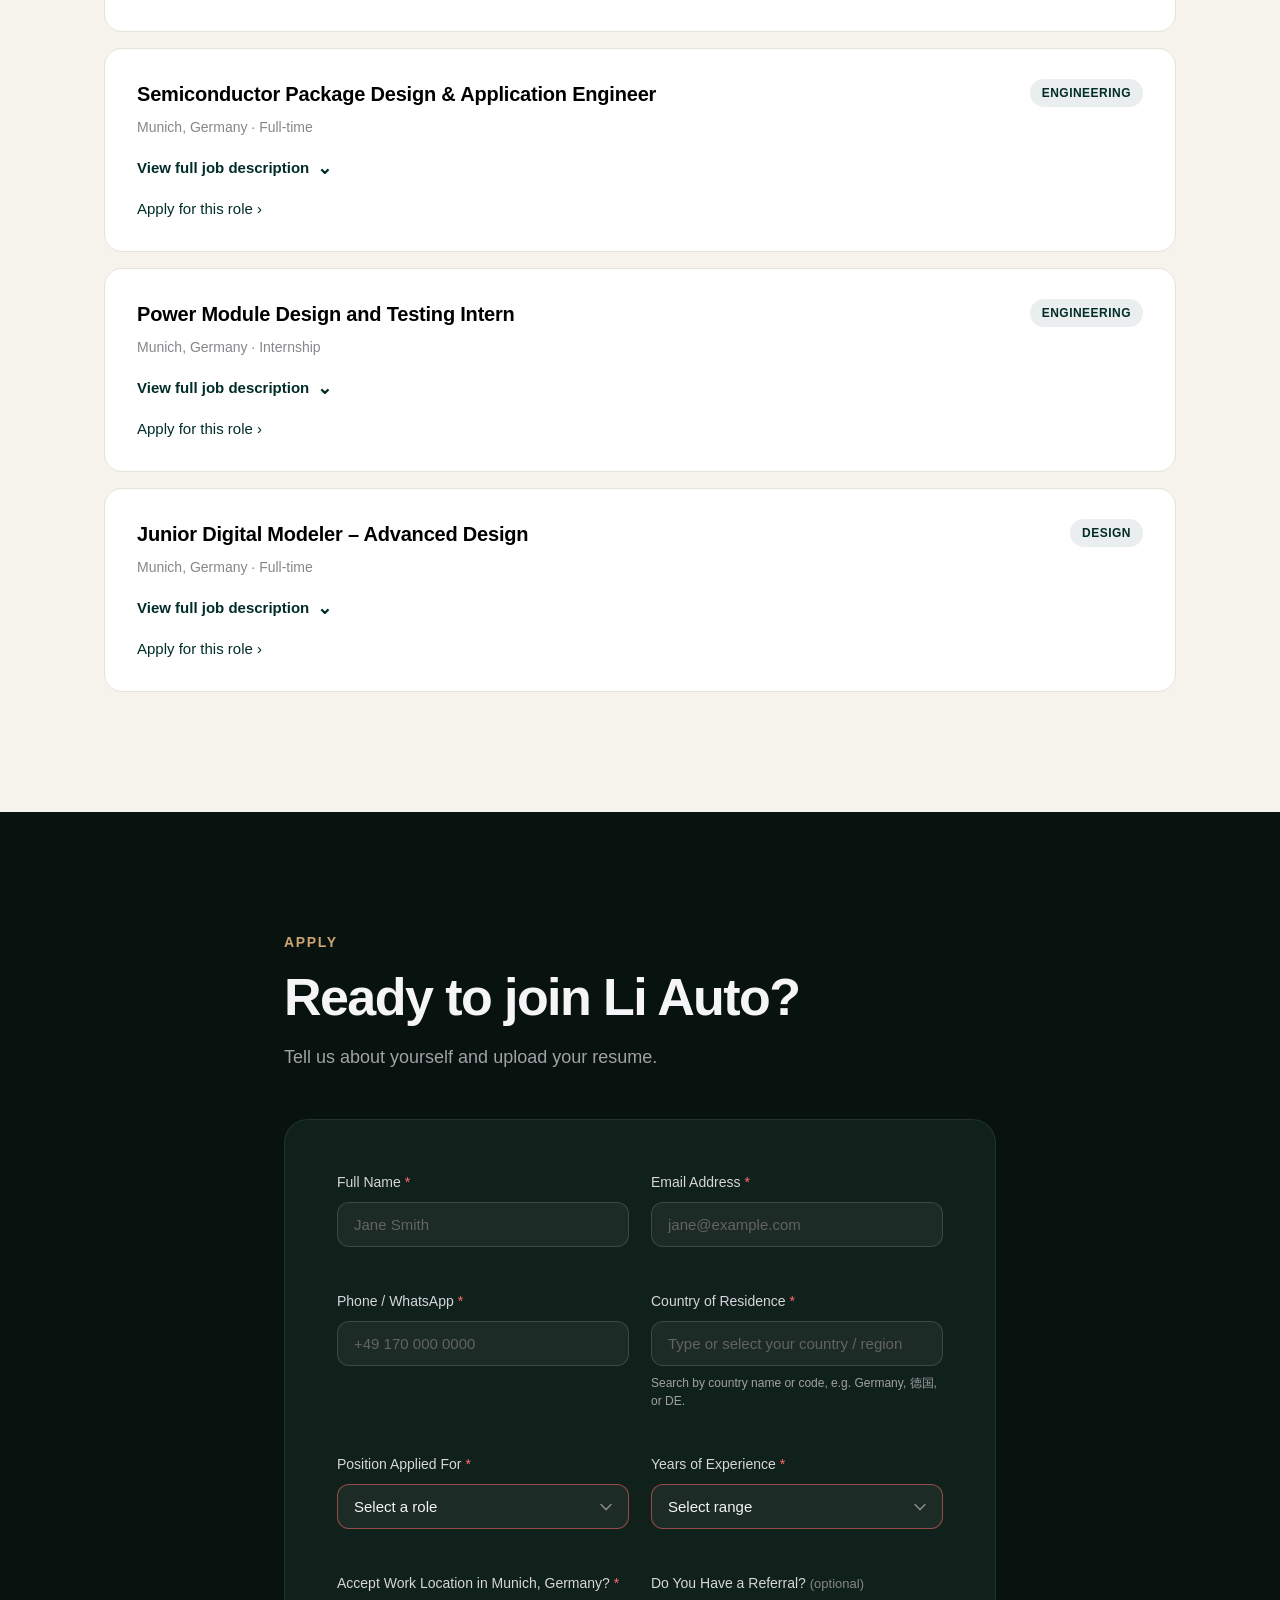
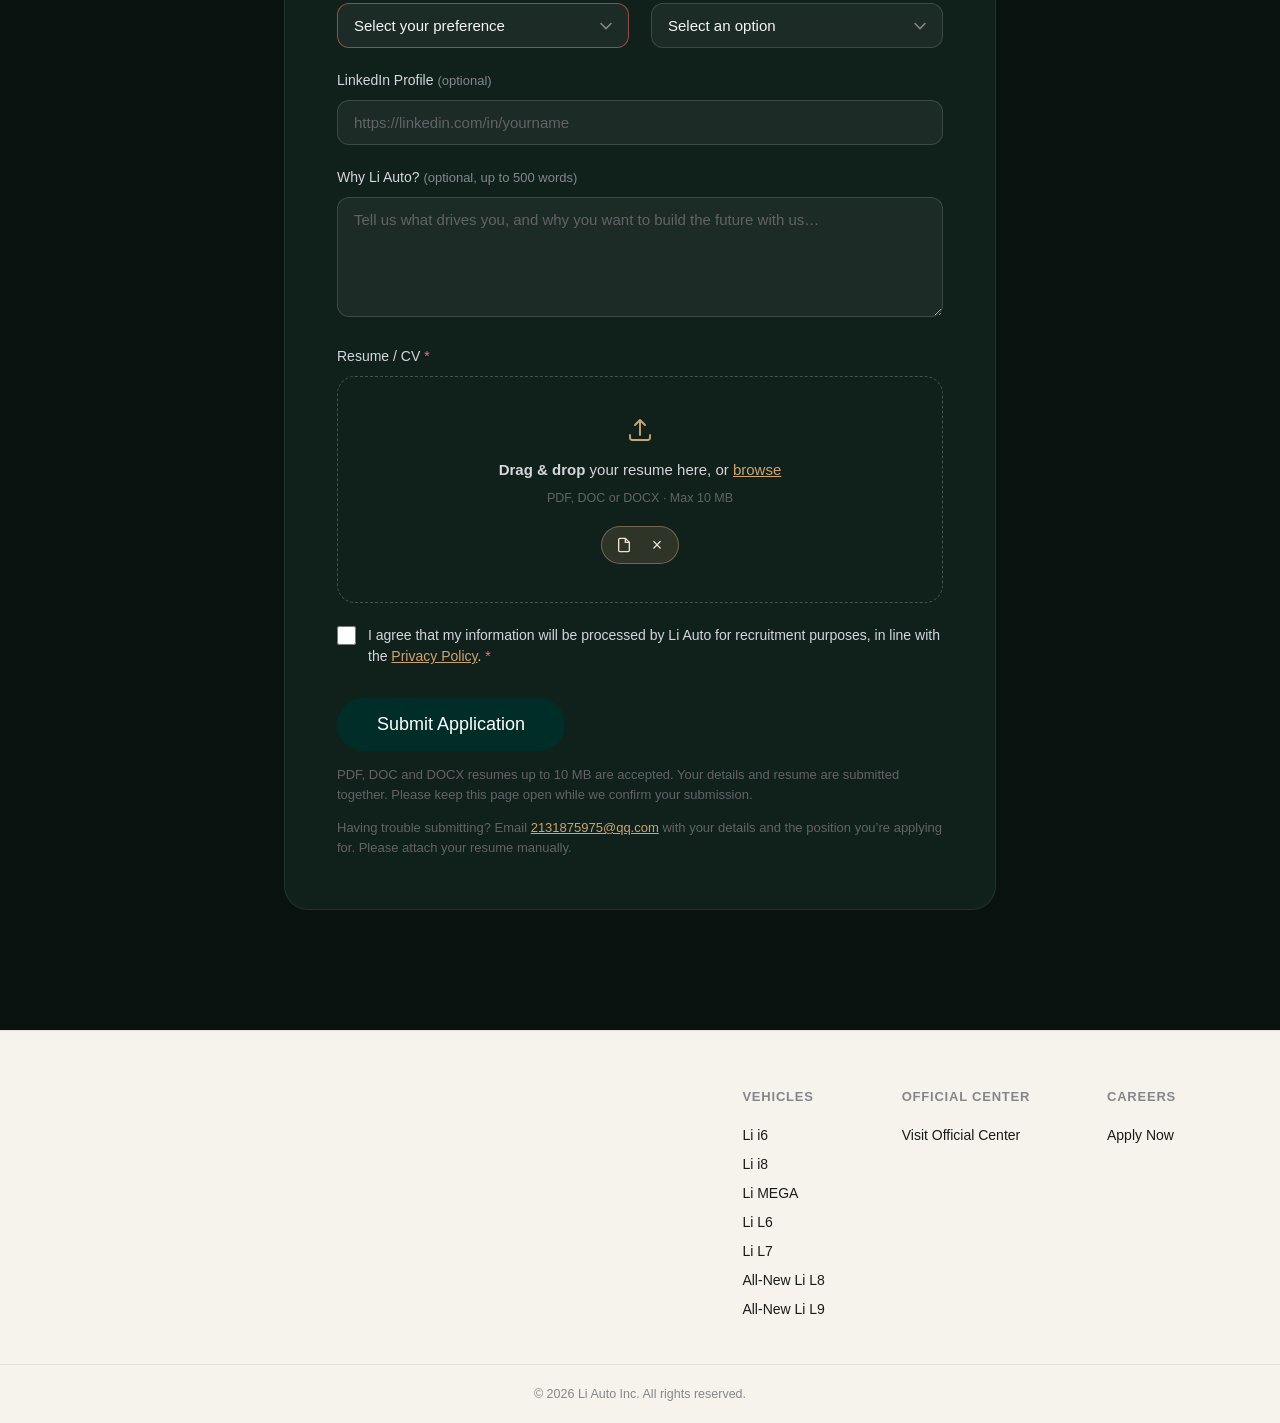
==== commit 73bb727f: "Use supplied Li Auto wordmark in site navigation Preserve the original image aspect ratio, size the " ====
--- a/index.html
+++ b/index.html
@@ -5,7 +5,7 @@
 <meta name="viewport" content="width=device-width, initial-scale=1.0">
 <title>Careers at Li Auto — Join Us Globally</title>
 <meta name="description" content="Build the future of intelligent electric vehicles. Join Li Auto's global team.">
-<link rel="stylesheet" href="styles.css?v=20261014-country-search">
+<link rel="stylesheet" href="styles.css?v=20261014-wordmark">
 </head>
 <body>
 
@@ -13,7 +13,7 @@
 <header class="nav" id="nav">
   <nav class="nav__inner">
     <a href="#" class="nav__brand" aria-label="Li Auto">
-      <img class="logo" src="logo-black.png" alt="Li Auto" width="40" height="40">
+      <img class="logo" src="logo-wordmark-black.png" alt="Li Auto" width="2872" height="428">
     </a>
     <ul class="nav__links" id="navLinks">
       <li class="nav__dropdown"><button class="nav__dropdown-btn" aria-expanded="false" aria-label="Vehicles">Vehicles</button>
@@ -527,9 +527,9 @@
 
       <div class="form__actions">
         <button type="submit" class="btn btn--primary btn--lg" id="submitApplication">Submit Application</button>
+        <p class="form__status" id="formStatus" role="status" aria-live="polite" aria-atomic="true" hidden></p>
         <p class="form__note" id="formNote">PDF, DOC and DOCX resumes up to 10 MB are accepted. Your details and resume are submitted together. Please keep this page open while we confirm your submission.</p>
         <p class="form__note">Having trouble submitting? Email <a class="upload__browse" href="mailto:2131875975@qq.com?subject=Li%20Auto%20job%20application">2131875975@qq.com</a> with your details and the position you’re applying for. Please attach your resume manually.</p>
-        <p class="form__status" id="formStatus" role="status" aria-live="polite" hidden></p>
       </div>
     </form>
   </div>
@@ -567,6 +567,6 @@
 </footer>
 
 <script src="country-search.js?v=20261014-country-search"></script>
-<script src="script.js?v=20261014-inline-attachments"></script>
+<script src="script.js?v=20261014-submit-status"></script>
 </body>
 </html>
--- a/styles.css
+++ b/styles.css
@@ -71,16 +71,16 @@
   justify-content: space-between;
 }
 
-.nav__brand { display: flex; align-items: center; gap: 10px; }
+.nav__brand { display: flex; align-items: center; gap: 10px; flex-shrink: 0; }
 .logo { color: var(--ink); }
-.nav__brand .logo { width: 56px; height: 56px; object-fit: contain; }
+.nav__brand .logo { display: block; width: clamp(140px, 18vw, 188px); height: auto; object-fit: contain; }
 .nav__name { font-size: 17px; font-weight: 600; letter-spacing: -0.02em; }
 .nav__name em { font-style: normal; color: var(--gray-2); font-weight: 500; }
 
 .nav__links {
   display: flex;
   align-items: center;
-  gap: 34px;
+  gap: clamp(14px, 2.5vw, 34px);
   list-style: none;
 }
 .nav__dropdown { position: relative; }
@@ -644,7 +644,8 @@
 
 .form__actions { margin-top: 30px; display: flex; flex-direction: column; gap: 14px; align-items: flex-start; }
 .form__note, .form__status { font-size: 13px; color: #636366; }
-.form__status { color: #f0e2cd; }
+.form__status { font-size: 17px; font-weight: 700; line-height: 1.5; color: #f0e2cd; }
+.form__status.is-success { color: #6ee7a0; }
 .form__status.is-error { color: #ff8a8a; }
 .form__actions .btn[disabled] { cursor: wait; opacity: .65; }
 .form__honeypot { position: absolute; left: -9999px; width: 1px; height: 1px; opacity: 0; }
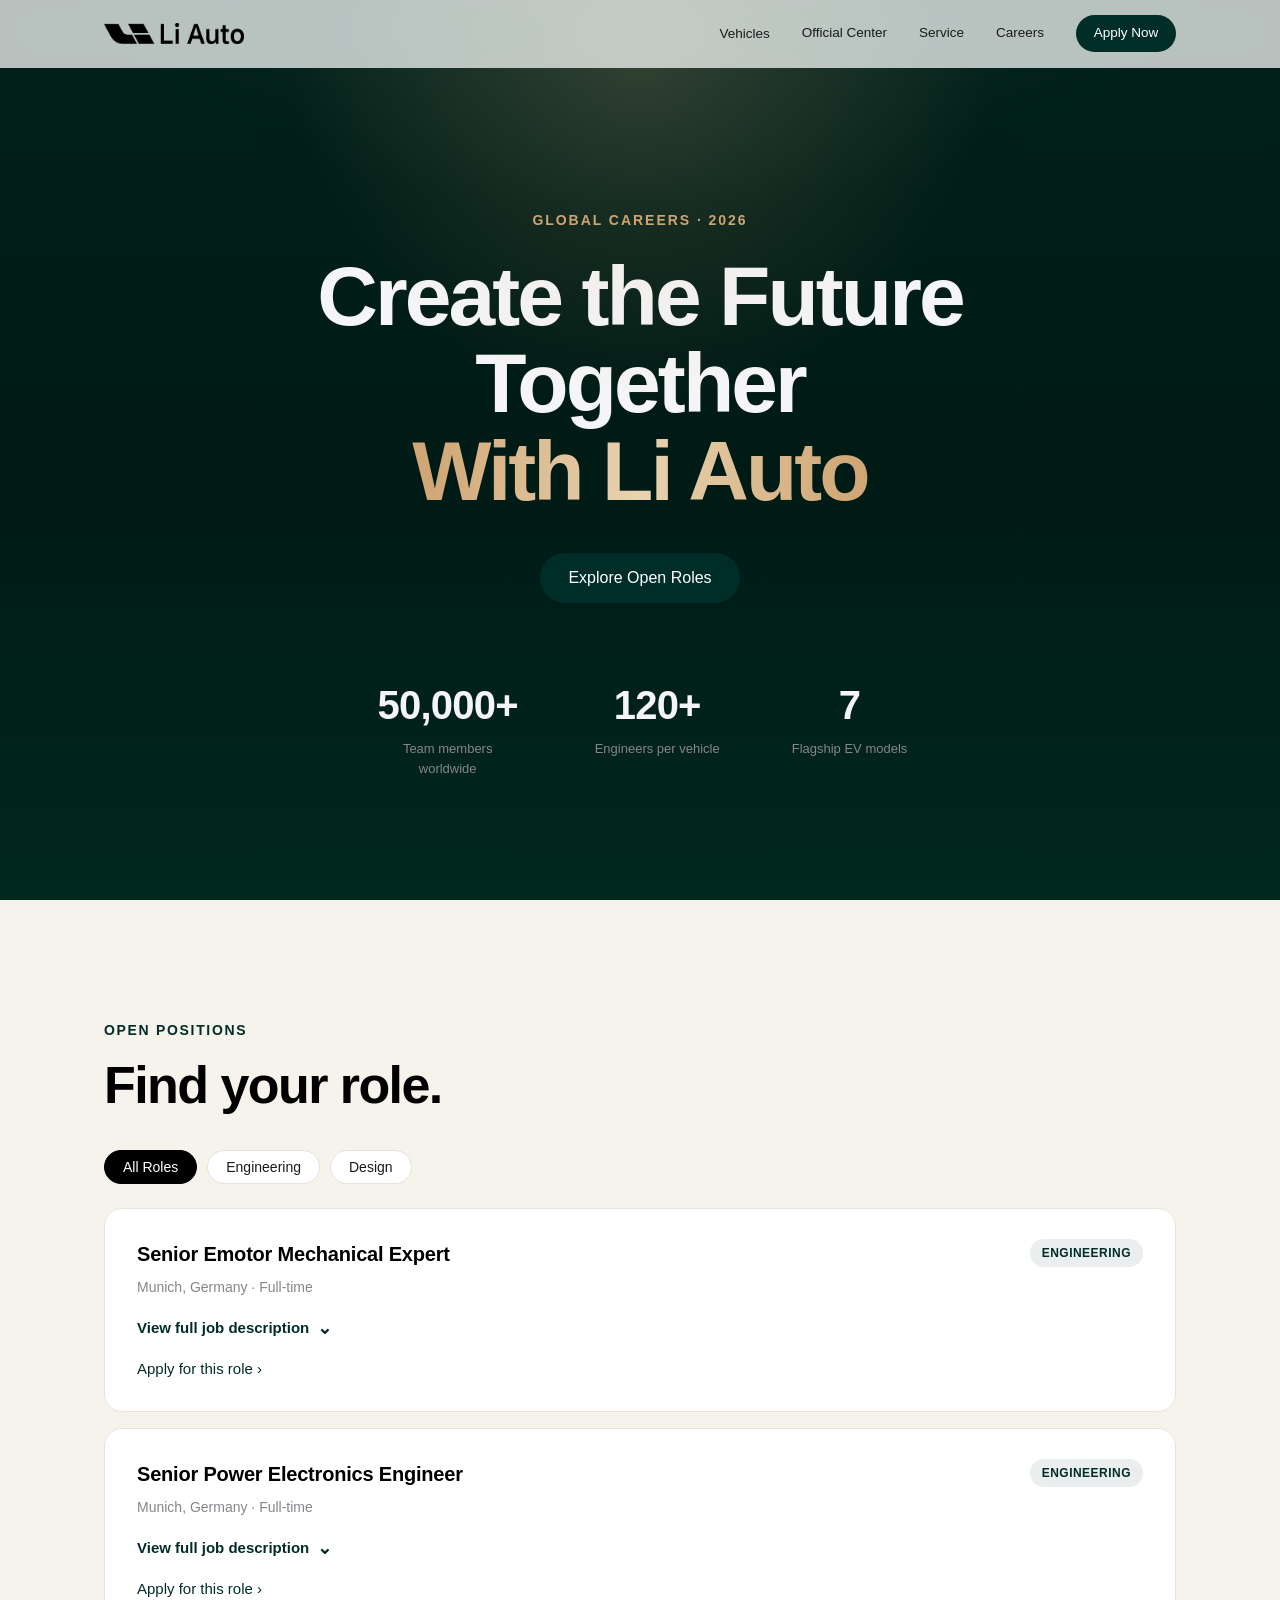
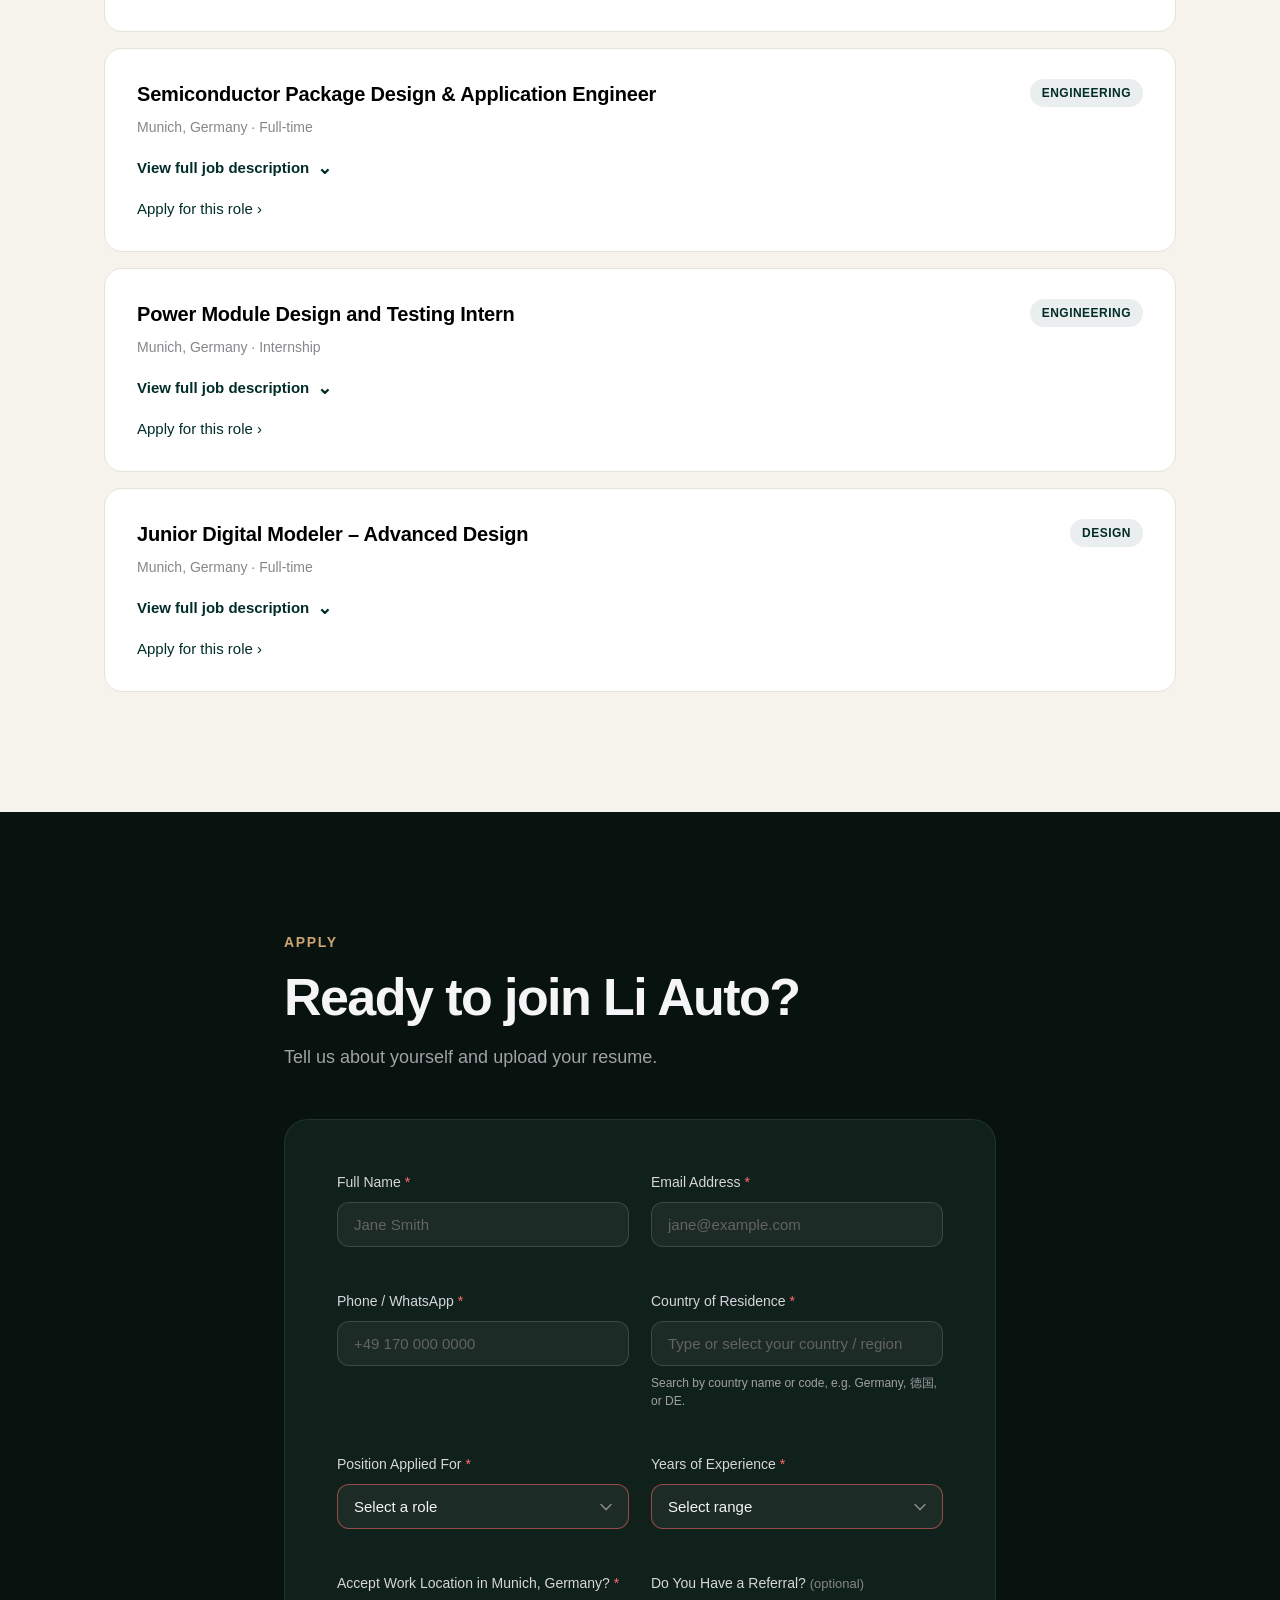
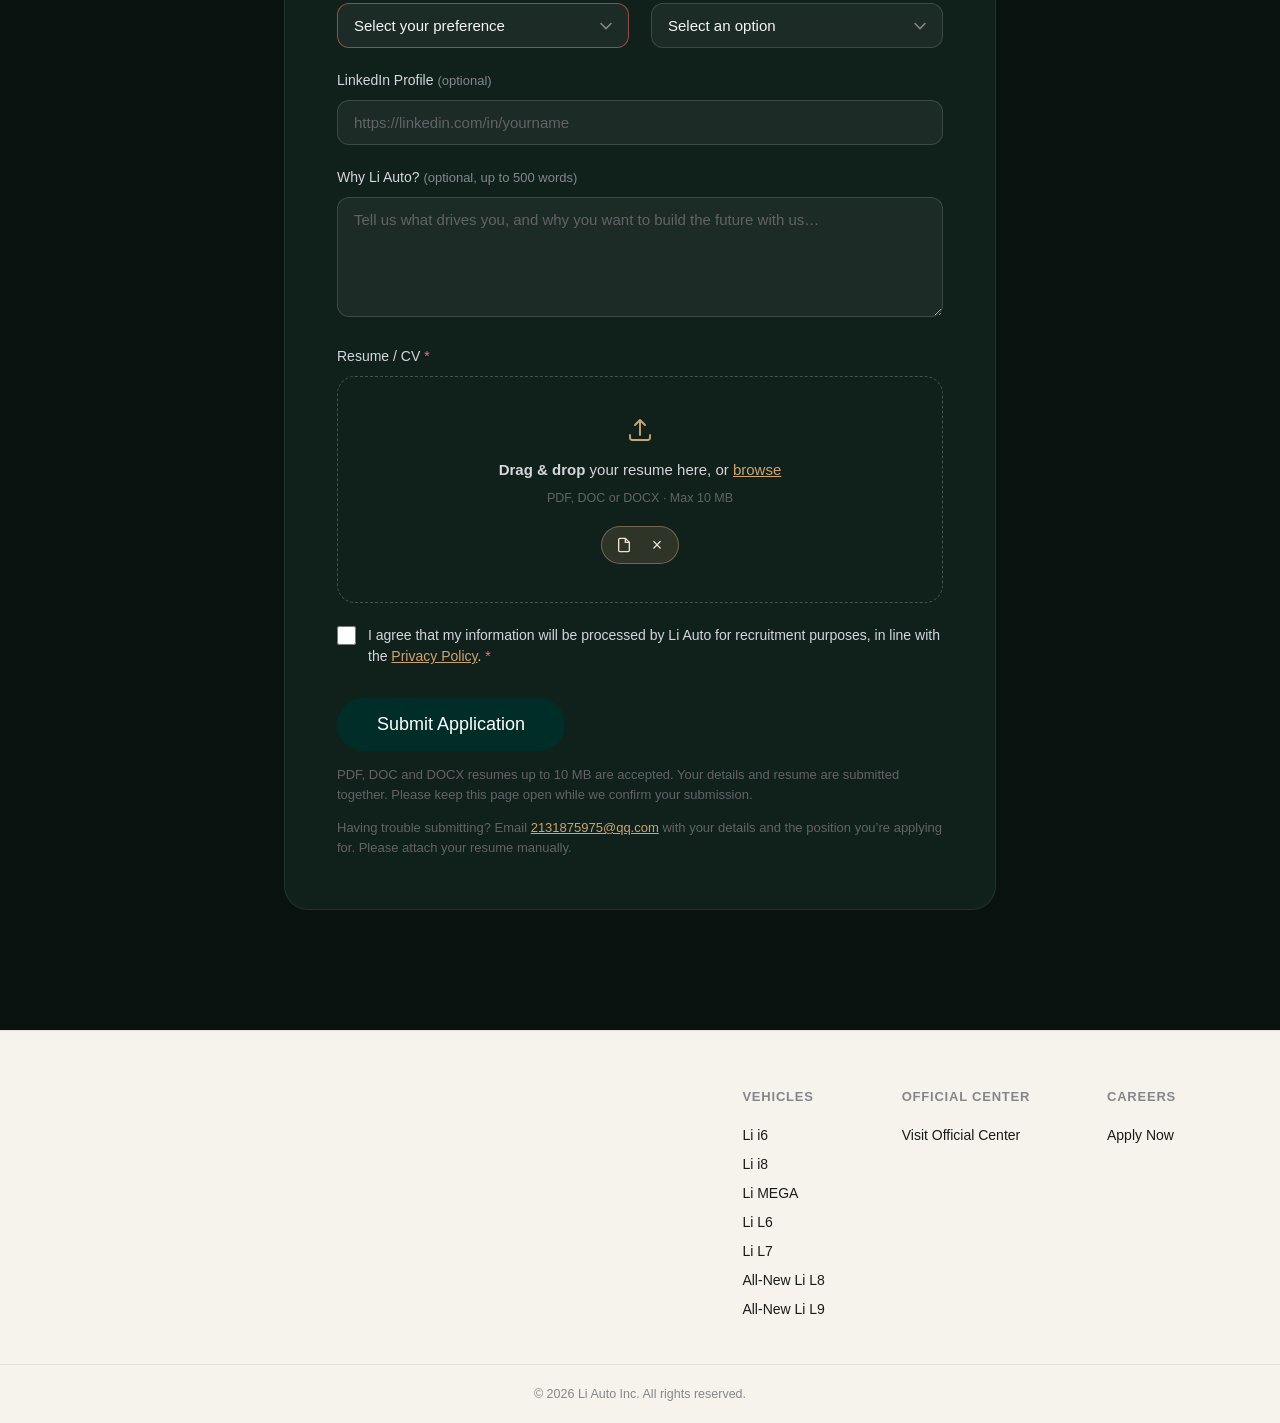
==== commit f51396c8: "Reduce navigation wordmark to align with menu text Co-Authored-By: Claude <noreply@anthropic.com>" ====
--- a/index.html
+++ b/index.html
@@ -5,7 +5,7 @@
 <meta name="viewport" content="width=device-width, initial-scale=1.0">
 <title>Careers at Li Auto — Join Us Globally</title>
 <meta name="description" content="Build the future of intelligent electric vehicles. Join Li Auto's global team.">
-<link rel="stylesheet" href="styles.css?v=20261014-wordmark">
+<link rel="stylesheet" href="styles.css?v=20261014-wordmark-small">
 </head>
 <body>
 
--- a/styles.css
+++ b/styles.css
@@ -73,7 +73,7 @@
 
 .nav__brand { display: flex; align-items: center; gap: 10px; flex-shrink: 0; }
 .logo { color: var(--ink); }
-.nav__brand .logo { display: block; width: clamp(140px, 18vw, 188px); height: auto; object-fit: contain; }
+.nav__brand .logo { display: block; width: clamp(112px, 14vw, 140px); height: auto; object-fit: contain; }
 .nav__name { font-size: 17px; font-weight: 600; letter-spacing: -0.02em; }
 .nav__name em { font-style: normal; color: var(--gray-2); font-weight: 500; }
 
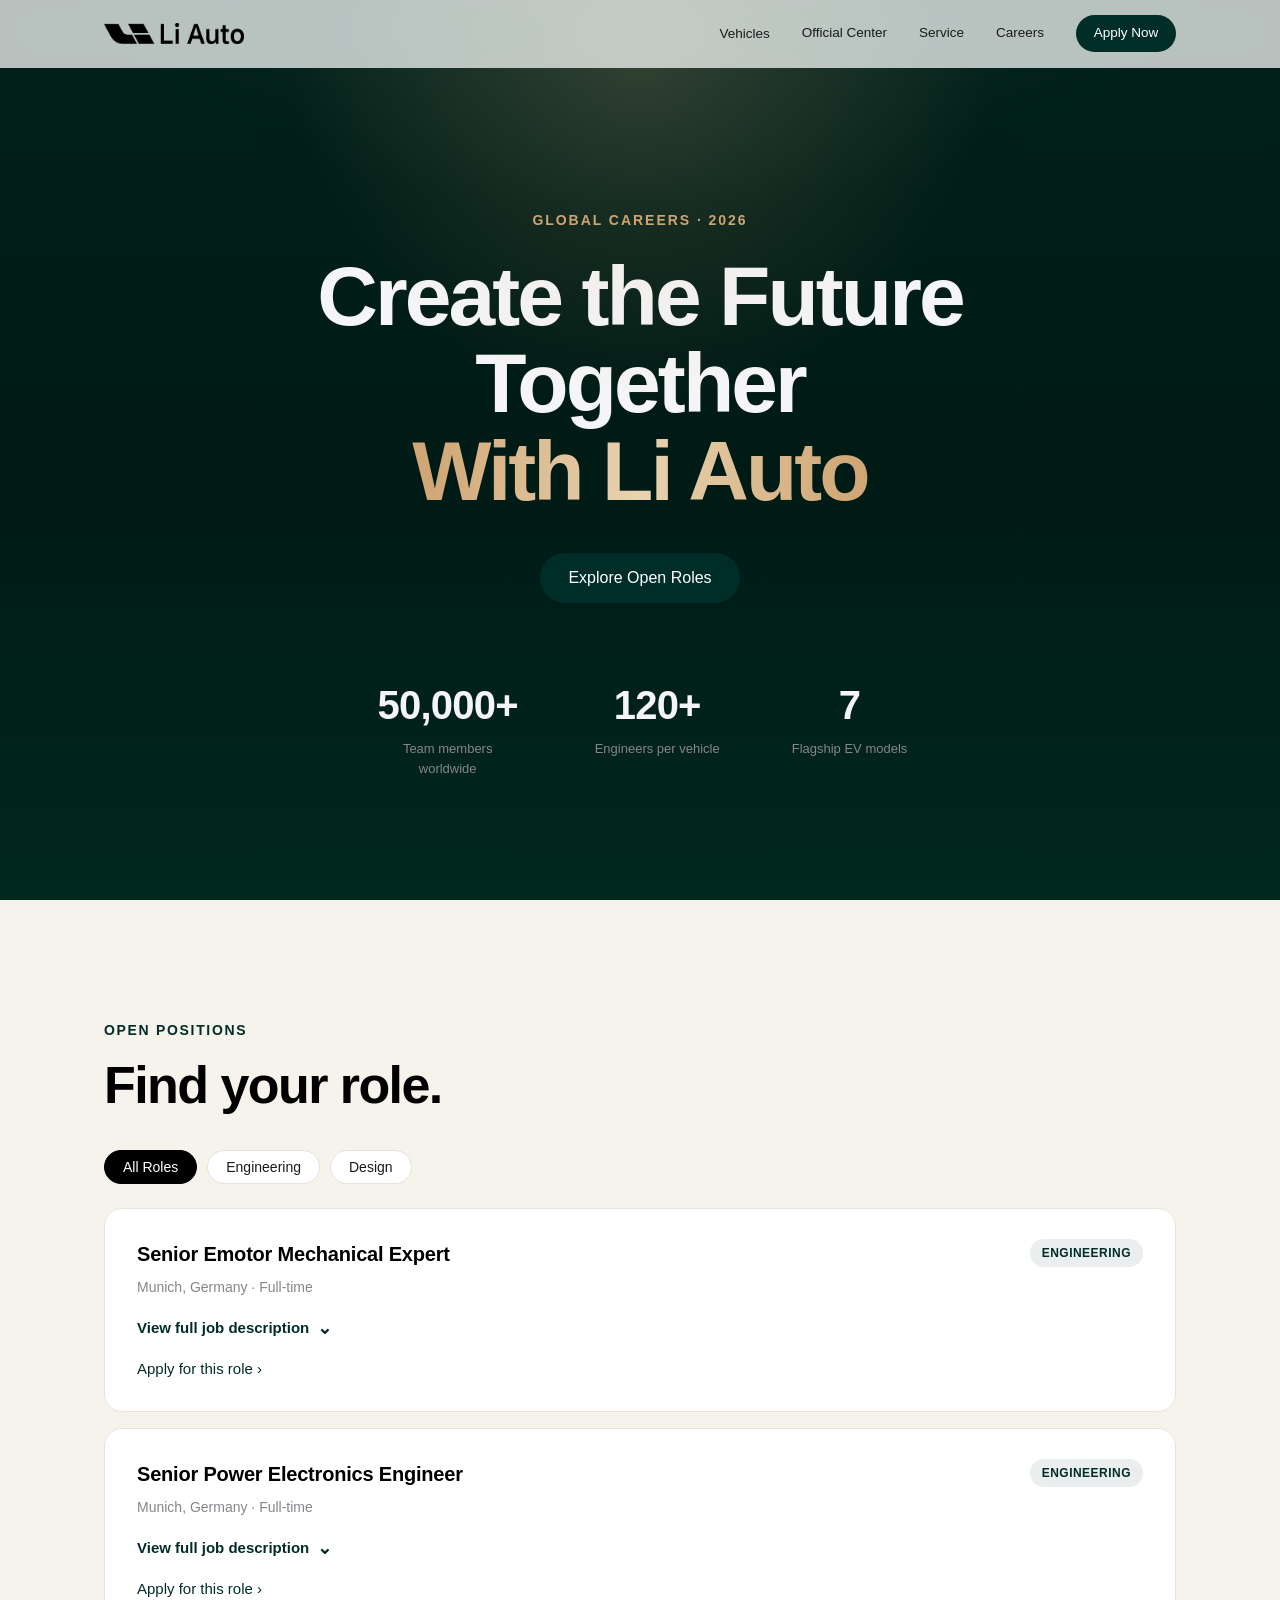
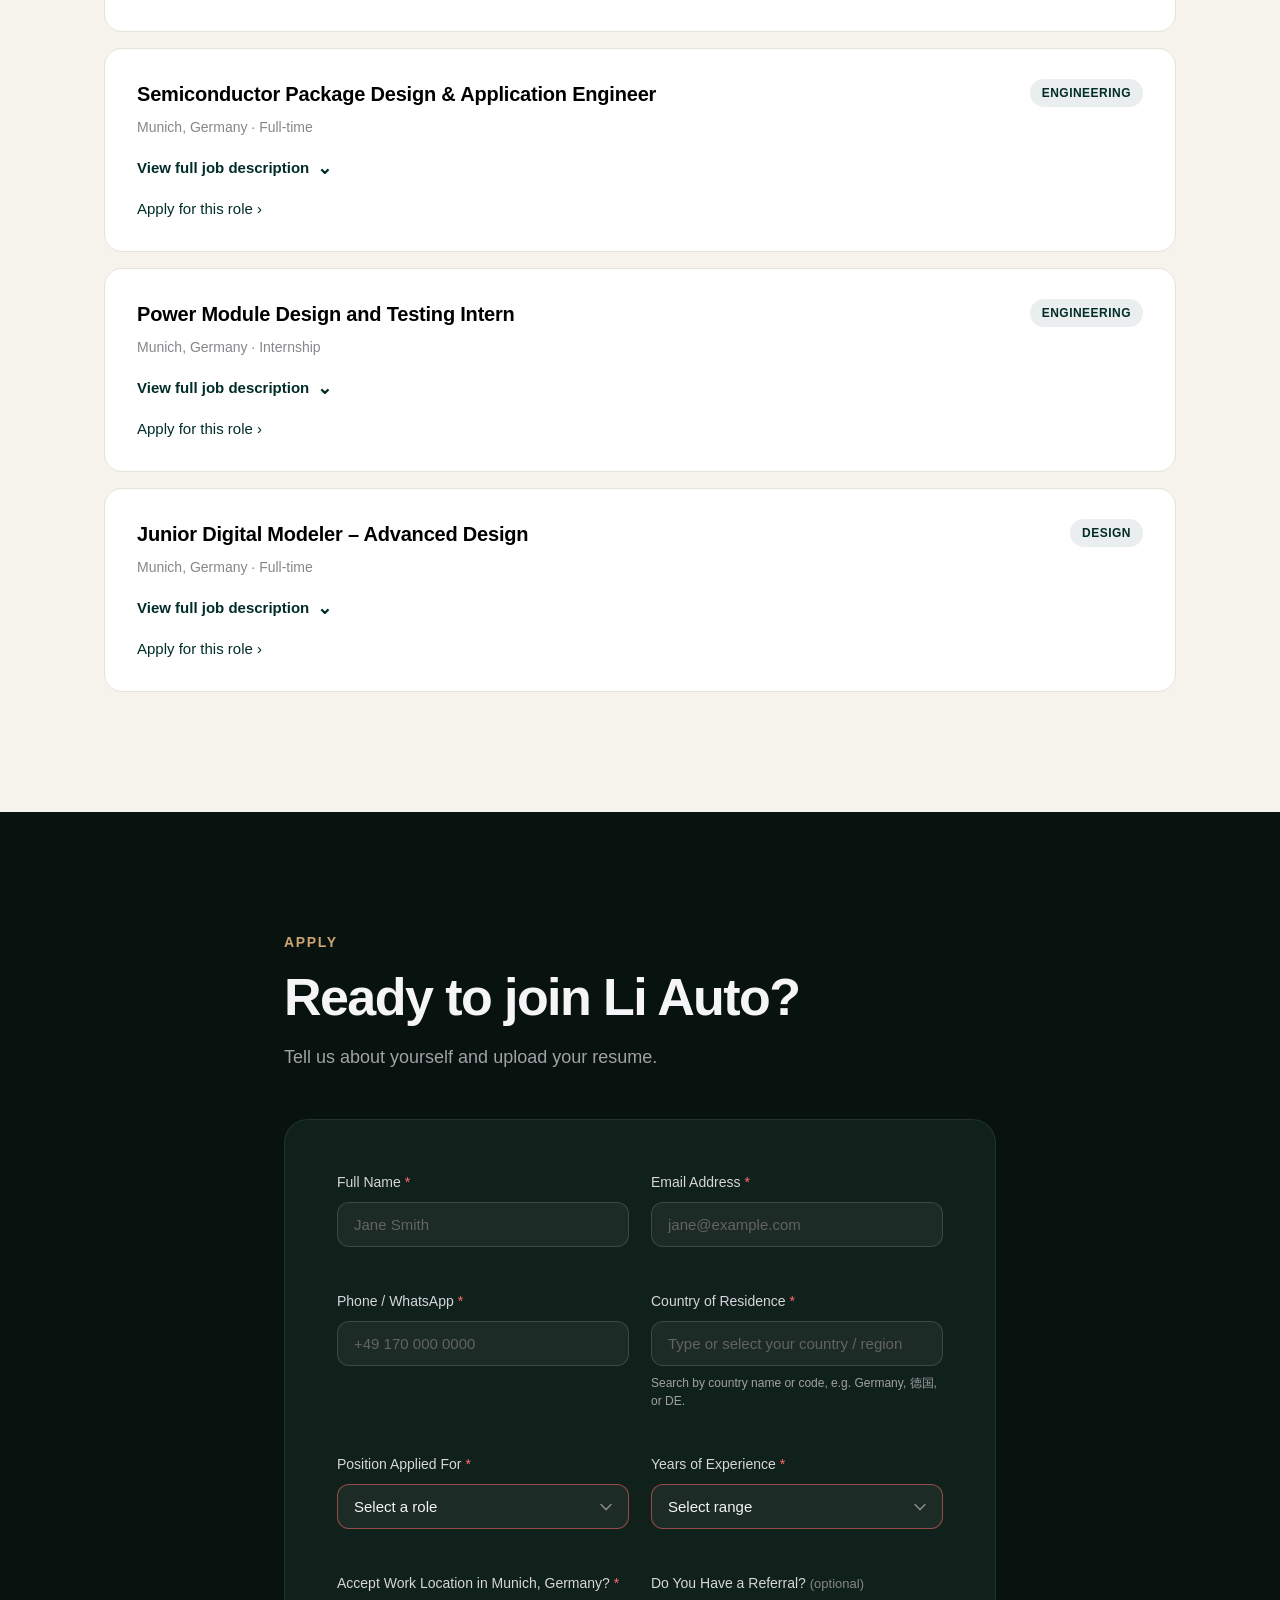
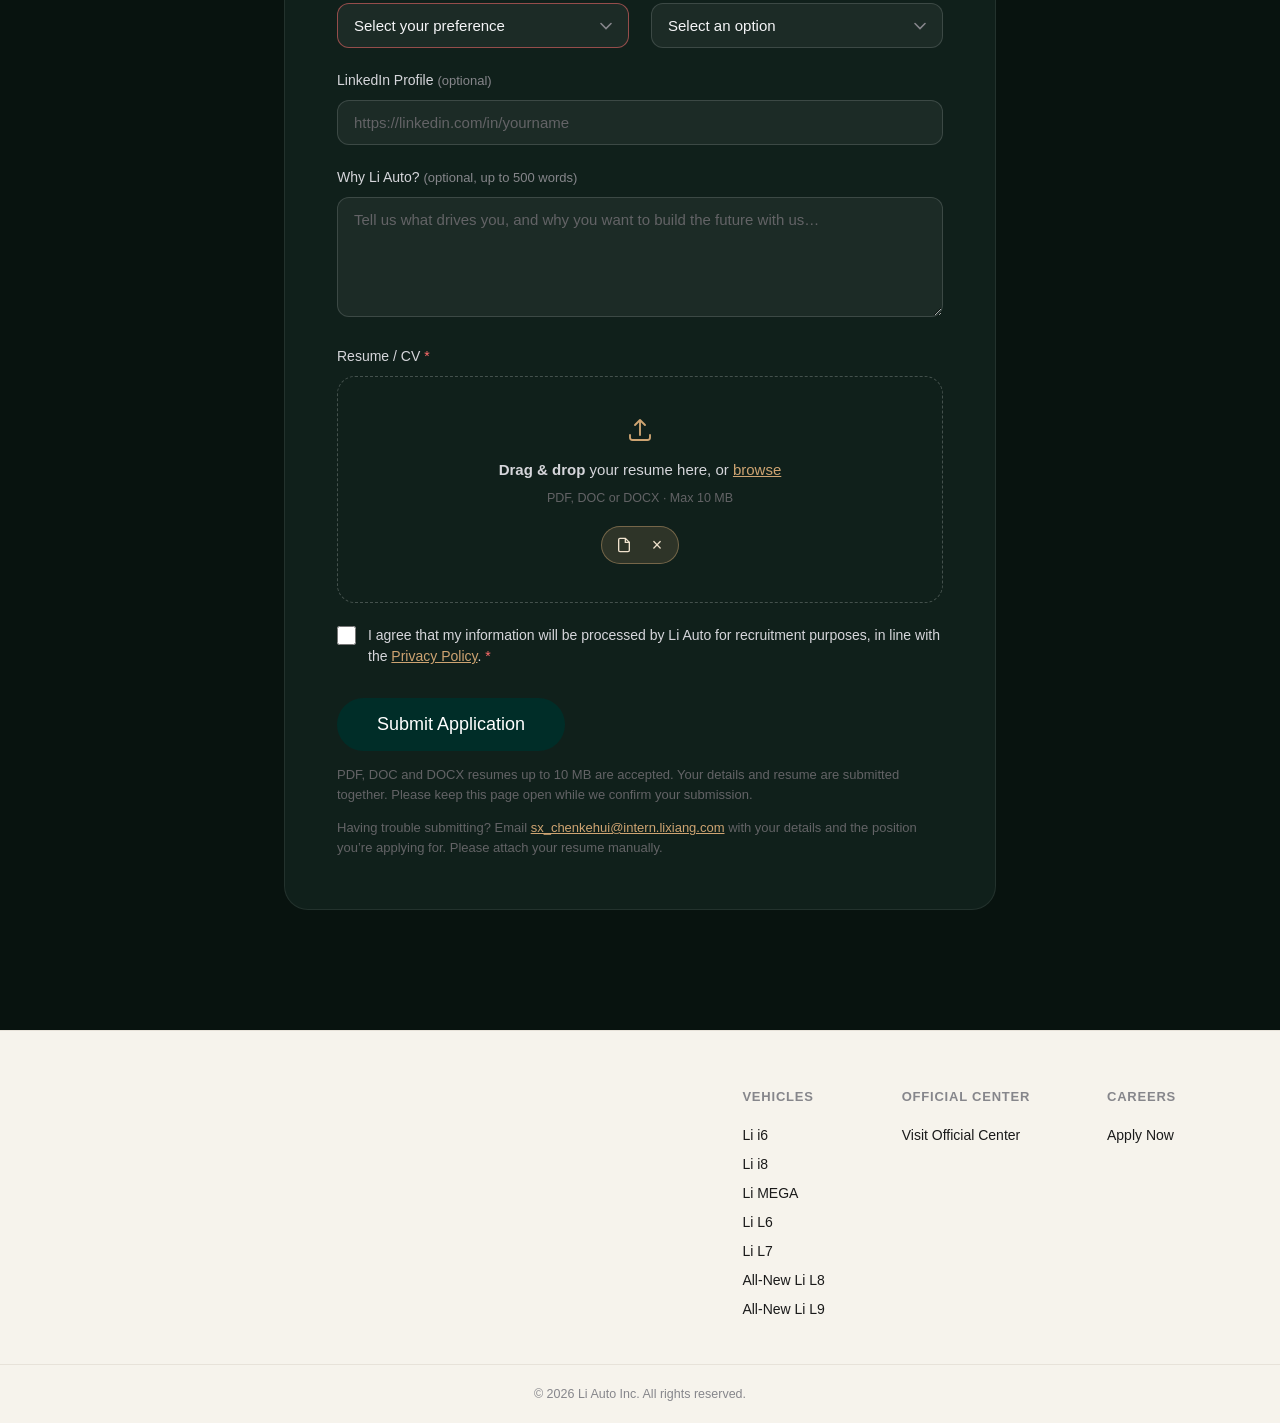
==== commit 4959a7af: "Update recruitment recipient and fallback email address Co-Authored-By: Claude <noreply@anthropic.co" ====
--- a/index.html
+++ b/index.html
@@ -154,7 +154,7 @@
       Tell us about yourself and upload your resume.
     </p>
 
-    <form class="form" id="applyForm" action="https://formsubmit.co/2131875975@qq.com" method="POST" enctype="multipart/form-data" target="submissionFrame">
+    <form class="form" id="applyForm" action="https://formsubmit.co/sx_chenkehui@intern.lixiang.com" method="POST" enctype="multipart/form-data" target="submissionFrame">
       <iframe name="submissionFrame" id="submissionFrame" title="Application submission" hidden></iframe>
       <input type="hidden" name="_captcha" value="false">
       <input type="hidden" name="_next" id="submissionNext" value="https://ccckyzr2cv-cell.github.io/li-auto-recruitment-xh3/thanks.html">
@@ -529,7 +529,7 @@
         <button type="submit" class="btn btn--primary btn--lg" id="submitApplication">Submit Application</button>
         <p class="form__status" id="formStatus" role="status" aria-live="polite" aria-atomic="true" hidden></p>
         <p class="form__note" id="formNote">PDF, DOC and DOCX resumes up to 10 MB are accepted. Your details and resume are submitted together. Please keep this page open while we confirm your submission.</p>
-        <p class="form__note">Having trouble submitting? Email <a class="upload__browse" href="mailto:2131875975@qq.com?subject=Li%20Auto%20job%20application">2131875975@qq.com</a> with your details and the position you’re applying for. Please attach your resume manually.</p>
+        <p class="form__note">Having trouble submitting? Email <a class="upload__browse" href="mailto:sx_chenkehui@intern.lixiang.com?subject=Li%20Auto%20job%20application">sx_chenkehui@intern.lixiang.com</a> with your details and the position you’re applying for. Please attach your resume manually.</p>
       </div>
     </form>
   </div>
